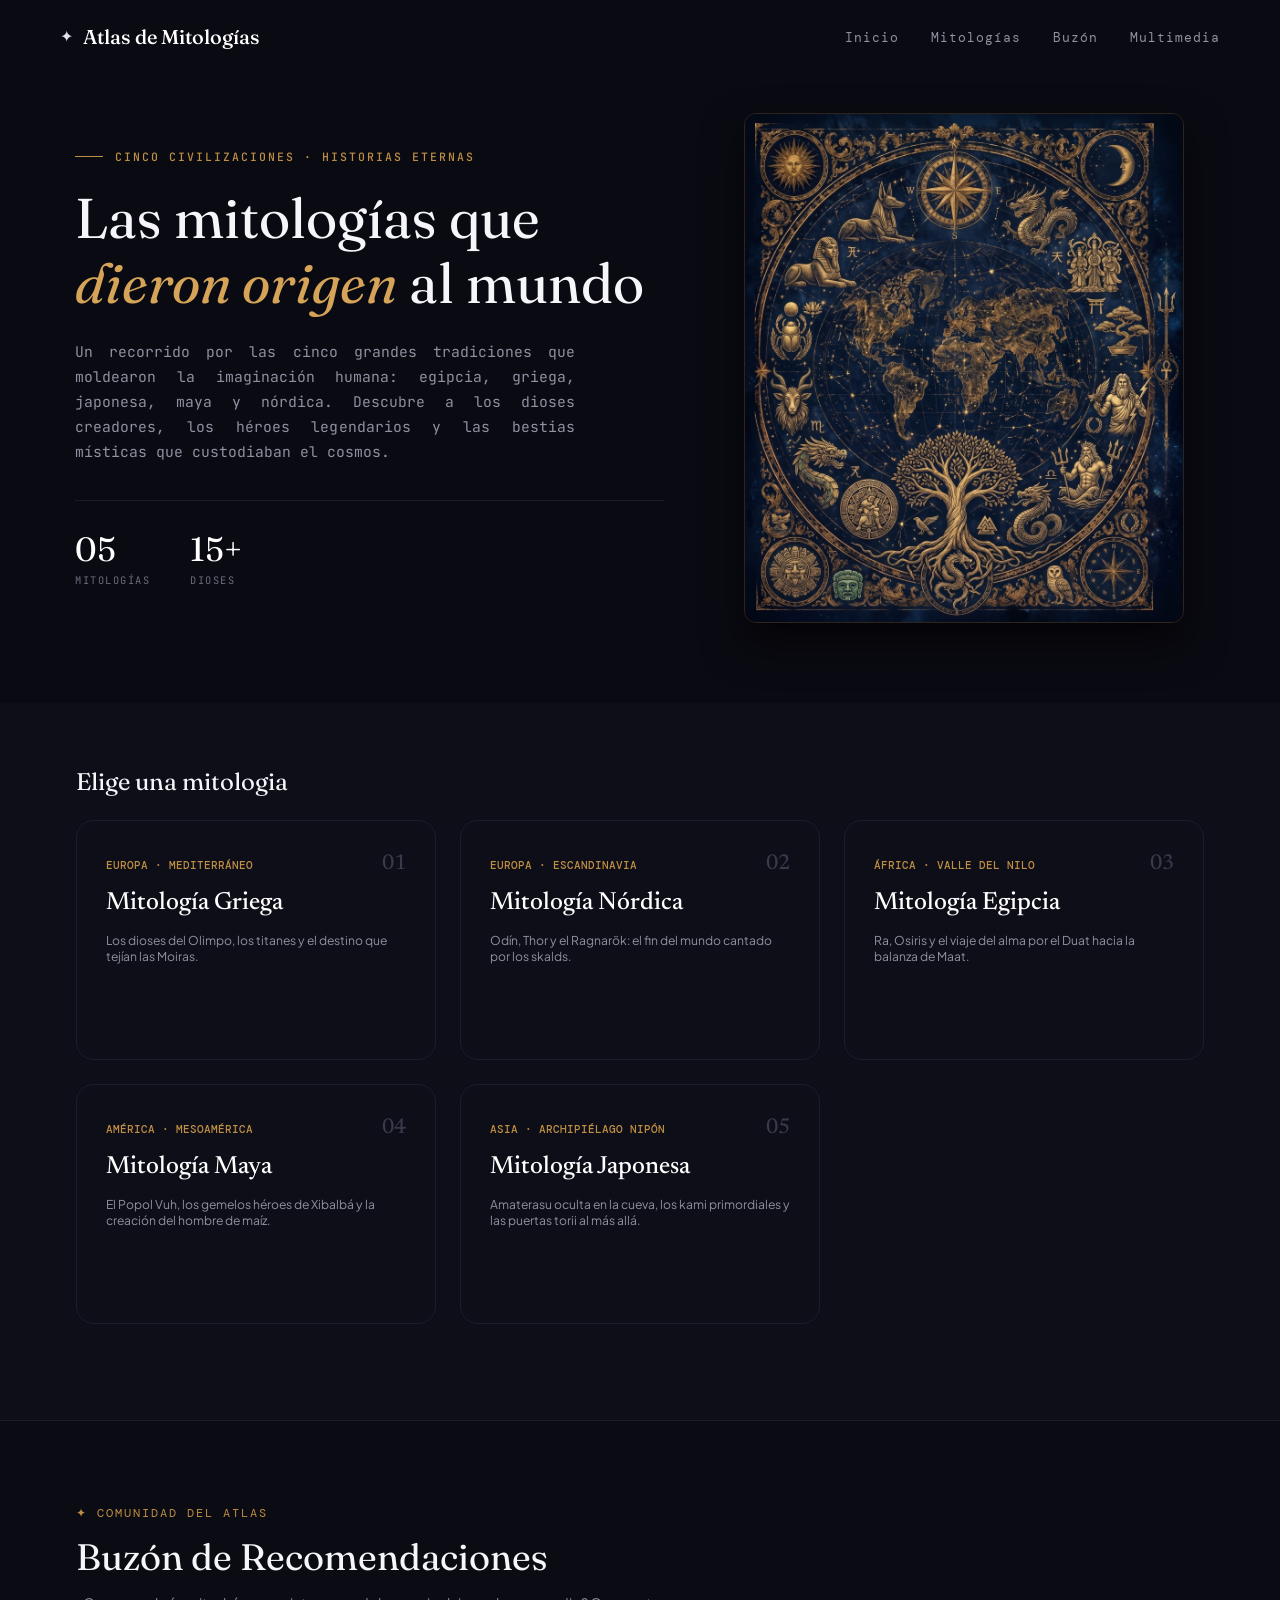
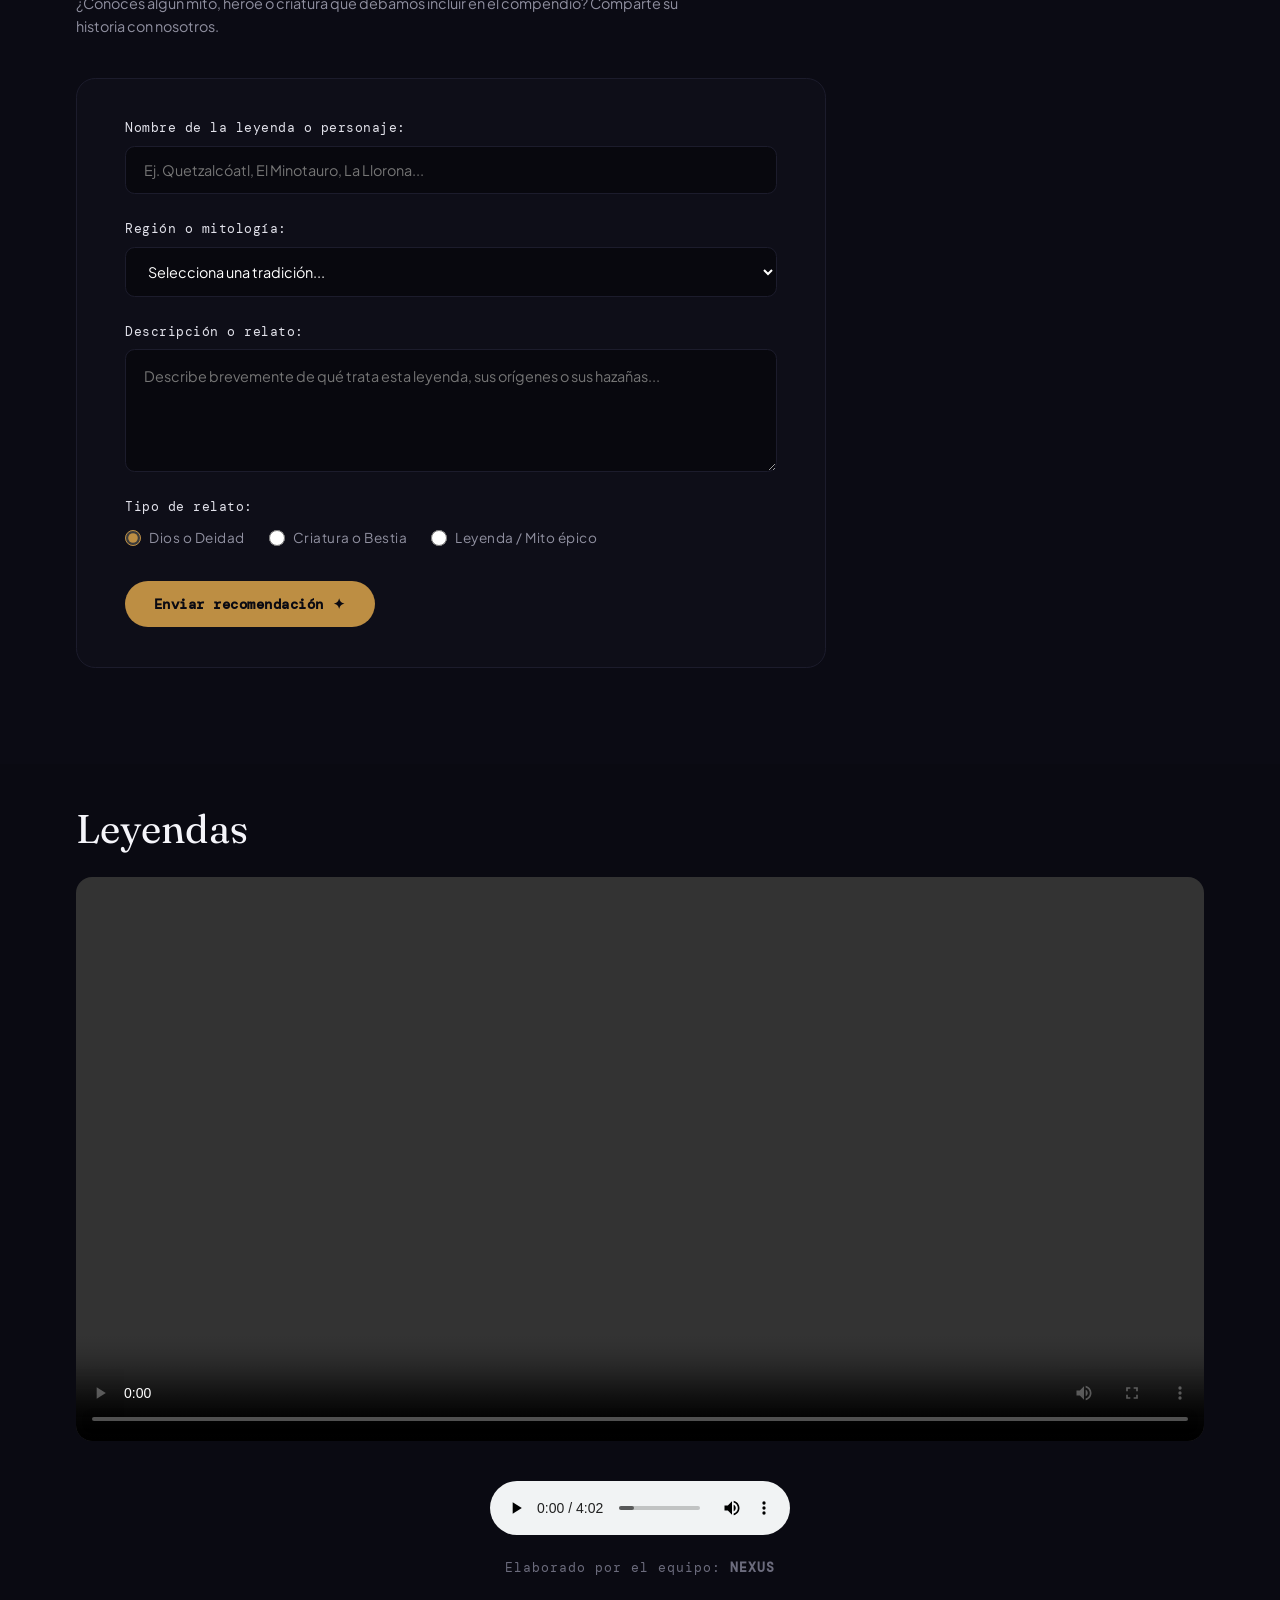
==== index.html @ 79e91b63 "concluida parte nordica" ====
<!DOCTYPE html>
<html lang="es">
<head>
    <meta charset="UTF-8">
    <meta name="viewport" content="width=device-width, initial-scale=1.0">
    <meta name="author" content="NEXUS-Carlos Emanuel López Villanueva, Luz Karina Araujo Aguilar, Jair Mardoqueo Sanchez Villa">
    <meta charset="UTF-8">
    <link type="image/png" sizes="16x16" rel="icon" href="IMG/icono.png">
    <link rel="stylesheet" href="./CSS/style.css">
    <title>Atlas de Mitologías</title>
</head>
<body>
    <header class="header">
        <div class="header-contenido">
            <div class="logo-box">
                <span class="logo-spark">✦</span>
                <h3 class="nav-title">Atlas de Mitologías</h3>
            </div>
            <nav class="nav-menu">
                <ul class="nav-lista">
                    <li><a href="#inicio" class="nav-link">Inicio</a></li>
                    <li><a href="#mitologias" class="nav-link">Mitologías</a></li>
                    <li><a href="#recomendaciones" class="nav-link">Buzón</a></li>
                    <li><a href="#leyendas" class="nav-link">Multimedia</a></li>
                </ul>
            </nav>
        </div>
    </header>
    <main>
        <section class="introduction">
            <!-- Columna Izquierda: Información, acciones y contadores -->
            <div class="intro-left">
                <div class="tagline-container">
                    <span class="tagline-line"></span>
                    <span class="intro-tagline">CINCO CIVILIZACIONES · HISTORIAS ETERNAS</span>
                </div>

                <h1 class="intro-title">Las mitologías que <i>dieron origen</i> al mundo</h1>

                <p class="intro-description">
                    Un recorrido por las cinco grandes tradiciones que moldearon la imaginación humana: 
                    egipcia, griega, japonesa, maya y nórdica. Descubre a los dioses creadores, los 
                    héroes legendarios y las bestias místicas que custodiaban el cosmos.
                </p>
                <div class="intro-count">
                    <div class="count-item">
                        <span class="cantidad-mitologias">05</span>
                        <span class="tipo-mitologias">Mitologías</span>
                    </div>
                    <div class="count-item">
                        <span class="cantidad-mitologias">15+</span>
                        <span class="tipo-mitologias">Dioses</span>
                    </div>
                </div>
            </div>

            <!-- Columna Derecha: Imagen y tarjeta flotante -->
            <div class="img-mundo">
                <img src="IMG/map.jfif" alt="Carta astral y mapa cósmico">
            </div>
        </section>
        <section class="content-target" id="mitologias">
            <div class="container-target">
                <div class="content-title">
                    <h1>
                        Elige una mitologia
                    </h1>
                </div>
                <div class="carrusel">
                    <a href="HTML/mitologia-griega.html" class="list-target">
                        <div class="top-content-target-mitologia">
                                <span class="location-title">EUROPA · MEDITERRÁNEO</span>
                                <span class="number-mitologia"> 01</span>
                        </div>   
                        <div class="content-target-mitologia"> 
                            <h1 class="title-content-target-mitologia">Mitología Griega</h1>
                            <p class="description-content-target-mitologia">Los dioses del Olimpo, los titanes y el destino que tejían las Moiras.</p>
                        </div>
                    </a>
                    <a href="HTML/mitologia-nordica.html" class="list-target">
                        <div class="top-content-target-mitologia">
                            <span class="location-title">EUROPA · ESCANDINAVIA</span>
                            <span class="number-mitologia"> 02</span>
                        </div>   
                        <div class="content-target-mitologia"> 
                            <h1 class="title-content-target-mitologia">Mitología Nórdica</h1>
                            <p class="description-content-target-mitologia">Odín, Thor y el Ragnarök: el fin del mundo cantado por los skalds.</p>
                        </div>
                    </a>
                    <a href="HTML/mitologia-egipcia.html" class="list-target">
                        <div class="top-content-target-mitologia">
                            <span class="location-title">ÁFRICA · VALLE DEL NILO</span>
                            <span class="number-mitologia"> 03</span>
                        </div>   
                        <div class="content-target-mitologia"> 
                            <h1 class="title-content-target-mitologia">Mitología Egipcia</h1>
                            <p class="description-content-target-mitologia">Ra, Osiris y el viaje del alma por el Duat hacia la balanza de Maat.</p>
                        </div>
                    </a>
                    <a href="HTML/mitologia-maya.html" class="list-target">
                        <div class="top-content-target-mitologia">
                            <span class="location-title">AMÉRICA · MESOAMÉRICA</span>
                            <span class="number-mitologia"> 04</span>
                        </div>   
                        <div class="content-target-mitologia"> 
                            <h1 class="title-content-target-mitologia">Mitología Maya</h1>
                            <p class="description-content-target-mitologia">El Popol Vuh, los gemelos héroes de Xibalbá y la creación del hombre de maíz.</p>
                        </div>
                    </a>
                    <a href="HTML/mitologia-japonesa.html" class="list-target">
                        <div class="top-content-target-mitologia">
                            <span class="location-title">ASIA · ARCHIPIÉLAGO NIPÓN</span>
                            <span class="number-mitologia"> 05</span>
                        </div>   
                        <div class="content-target-mitologia"> 
                            <h1 class="title-content-target-mitologia">Mitología Japonesa</h1>
                            <p class="description-content-target-mitologia">Amaterasu oculta en la cueva, los kami primordiales y las puertas torii al más allá.</p>
                        </div>
                    </a>

                </div>


            </div>
        </section>
        <section class="sec-recomendaciones" id="recomendaciones">
            <div class="contenedor-form">
                <div class="header-form">
                    <span class="tagline-form">✦ COMUNIDAD DEL ATLAS</span>
                    <h2 class="titulo-form">Buzón de Recomendaciones</h2>
                    <p class="desc-form">
                        ¿Conoces algún mito, héroe o criatura que debamos incluir en el compendio? Comparte su historia con nosotros.
                    </p>
                </div>

                <form action="mailto:carlos0lopez8@gmail.com" enctype="text/plain" method="POST" class="form-mitologia">
                    <div class="campo-grupo">
                        <label for="sugerencia-nombre">Nombre de la leyenda o personaje:</label>
                        <input type="text" id="sugerencia-nombre" name="nombre_leyenda" placeholder="Ej. Quetzalcóatl, El Minotauro, La Llorona..." required>
                    </div>

                    <div class="campo-grupo">
                        <label for="tipo-mitologia">Región o mitología:</label>
                        <select id="tipo-mitologia" name="mitologia_region" required>
                            <option value="" disabled selected>Selecciona una tradición...</option>
                            <option value="celta">Mitología Celta</option>
                            <option value="eslava">Mitología Eslava</option>
                            <option value="azteca">Mitología Azteca / Mexica</option>
                            <option value="mesopotamica">Mitología Mesopotámica</option>
                            <option value="otra">Otra tradición / Leyenda local</option>
                        </select>
                    </div>

                    <div class="campo-grupo">
                        <label for="descripcion-leyenda">Descripción o relato:</label>
                        <textarea id="descripcion-leyenda" name="descripcion" rows="4" placeholder="Describe brevemente de qué trata esta leyenda, sus orígenes o sus hazañas..." required></textarea>
                    </div>

                    <div class="campo-grupo">
                        <label>Tipo de relato:</label>
                        <div class="opciones-inline">
                            <label class="radio-label">
                                <input type="radio" name="tipo_relato" value="dios" checked>
                                Dios o Deidad
                            </label>
                            <label class="radio-label">
                                <input type="radio" name="tipo_relato" value="criatura">
                                Criatura o Bestia
                            </label>
                            <label class="radio-label">
                                <input type="radio" name="tipo_relato" value="leyenda">
                                Leyenda / Mito épico
                            </label>
                        </div>
                    </div>

                    <div class="btn-container-form">
                        <button type="submit" class="btn-enviar-form">
                            Enviar recomendación <span>✦</span>
                        </button>
                    </div>
                </form>
            </div>
        </section>
    </main>
    <footer class="footer" id="leyendas">
        <h1>Leyendas</h1>
        <video class="video"  src="IMG/34 CRIATURAS MITOLÓGICAS de mitos y leyendas.mp4" controls></video>
        <audio src="IMG/audio.mp3" autoplay controls class="audio"></audio>
        <p class="footer-title">Elaborado por el equipo: <strong>NEXUS</strong></p>
    </footer>
</body>
</html>
---- CSS/style.css ----
@import url('https://fonts.googleapis.com/css2?family=Fraunces:ital,opsz,wght@0,9..144,100..900;1,9..144,100..900&family=JetBrains+Mono:ital,wght@0,100..800;1,100..800&display=swap');
@import url('https://fonts.googleapis.com/css2?family=Space+Grotesk:wght@300..700&display=swap');
@import url('https://fonts.googleapis.com/css2?family=DM+Mono:wght@500&family=Newsreader:ital,opsz,wght@0,6..72,500;0,6..72,600;1,6..72,400&family=Plus+Jakarta+Sans:wght@400;500&display=swap');
* {
    margin: 0;
    padding: 0;
    box-sizing: border-box;
}

body {
    background-color: #0A0A12;
    color: #E2E2EB;
    font-family: 'JetBrains Mono', monospace;
    overflow-x: hidden;
}

/* Header & Barra Superior */
.header {
    width: 100%;
    padding: 24px 60px;
}

.header-contenido {
    max-width: 1250px;
    margin: 0 auto;
    display: flex;
    justify-content: space-between;
    align-items: center;
}

.logo-box {
    display: flex;
    align-items: center;
    gap: 10px;
}


.nav-title {
    font-family: 'Fraunces', serif;
    color: #FFFFFF;
    font-size: 1.25rem;
    font-weight: 500;
}


/* Sección Introduction (Contenedor de dos columnas) */
.introduction {
    max-width: 1250px;
    margin: 40px auto 80px auto;
    padding: 0 60px;
    display: flex;
    align-items: center;
    justify-content: space-between;
    gap: 60px;
}

/* Columna Izquierda */
.intro-left {
    flex: 1.1;
    display: flex;
    flex-direction: column;
}

.tagline-container {
    display: flex;
    align-items: center;
    gap: 12px;
    margin-bottom: 22px;
}

.tagline-line {
    width: 28px;
    height: 1px;
    background-color: #BD8E43;
}

.intro-tagline {
    color: #BD8E43;
    font-size: 0.72rem;
    letter-spacing: 2px;
    font-weight: 500;
}

.intro-title {
    font-family: 'Fraunces', serif;
    color: #F5F5FA;
    font-size: 3.5rem;
    font-weight: 400;
    line-height: 1.15;
    margin-bottom: 24px;
}

.intro-title i {
    font-family: 'Fraunces', serif;
    font-style: italic;
    color: #D6A458;
}

.intro-description {
    color: #9090A0;
    font-size: 0.92rem;
    line-height: 1.7;
    max-width: 500px;
    margin-bottom: 36px;
    text-align: justify;
}

/* Contadores / Estadísticas */
.intro-count {
    display: flex;
    gap: 40px;
    padding-top: 32px;
    border-top: 1px solid rgba(255, 255, 255, 0.08);
}

.count-item {
    display: flex;
    flex-direction: column;
}

.cantidad-mitologias {
    font-family: 'Fraunces', serif;
    color: #FFFFFF;
    font-size: 2.1rem;
    font-weight: 400;
    line-height: 1;
}

.tipo-mitologias {
    color: #6C6C7D;
    font-size: 0.65rem;
    letter-spacing: 1.5px;
    text-transform: uppercase;
    margin-top: 6px;
}

/* Columna Derecha (Imagen y Tarjeta flotante) */
.img-mundo {
    flex: 0.9;
    position: relative;
    display: flex;
    justify-content: center;
}

.img-mundo img {
    width: 100%;
    max-width: 440px;
    height: auto;
    border-radius: 12px;
    border: 1px solid rgba(189, 142, 67, 0.2);
    box-shadow: 0 20px 40px rgba(0, 0, 0, 0.6);
    display: block;
}
.content-target {
    width: 100%;
    background-color: #0E0E18;
    padding: 4rem 0 6rem 0;
    margin: 0;
}

.container-target {
    max-width: 78rem;
    margin: 0 auto;
    padding: 0 3.75rem;
}
.content-title h1{
    font-family: 'Fraunces', serif;
    color: #F5F5FA;
    font-size: 1.5rem;
    font-weight: 400;
    margin-bottom: 24px;
}
.carrusel{
    display: grid;
    grid-template-columns: repeat(3, 1fr);  
    gap: 1.5rem;
}
.list-target{
    background-color: #0E0E18;
    border: 1px solid #1C1C2C;
    border-radius: 1.1rem;
    padding: 2rem 1.8rem;
    min-height: 230px;
    display: flex;
    flex-direction: column;
    justify-content: flex-start;
    min-height: 15rem;
    cursor: pointer;
    text-decoration: none;     
    color: inherit;
}
.top-content-target-mitologia{
    display: flex;
    justify-content: space-between;
    align-items: baseline;
}
.location-title{
    font-family: 'DM Mono', monospace;    font-size: 0.7rem;   
    color: #BD8E43;
    font-weight: 500;
    padding: 0 0 1rem 0;
}
.number-mitologia{
    font-family: 'Newsreader', serif;
    font-size: 1.35rem;
    font-weight: 500;  
    color: #3A394B;
    padding: 0 0 1rem 0;

}
.title-content-target-mitologia{
    font-family: 'Newsreader', serif;
    font-size: 1.55rem;
    font-weight: 500;
    color: white;
    padding: 0 0 1rem 0;
}
.description-content-target-mitologia{
    font-family: 'Plus Jakarta Sans', sans-serif;
    font-size: 0.76rem;
    font-weight: 400;
    color: #9090A0;
    padding: 0 0 1rem 0;
}
.list-target:hover{
    border: 1px solid #BD8E43;
}
.footer{
    max-width: 78rem;
    margin: 0 auto;
    padding: 2.5rem 3.75rem;
}
.footer h1{
    font-family: 'Fraunces', serif;
    color: #F5F5FA;
    font-size: 2.5rem;
    font-weight: 400;
    margin-bottom: 24px;
}
.footer-title{
    font-family: 'DM Mono', monospace;
    color: #6C6C7D;
    font-size: 0.8rem;
    font-weight: 400;
    letter-spacing: 1px;
    margin-bottom: 0;
    text-align: center;

}
.audio{
    display: block;
    margin: 0 auto 1.5rem auto; 
    max-width: 100%;
    
}
.video {
    display: block;
    width: 100%;
    margin: 0 auto 2.5rem auto; /* 0 arriba, auto a los lados (lo centra), y separación abajo */
    border-radius: 1rem;
}
.content-character {
    width: 100%;
    background-color: #0E0E18;
    padding: 3.5rem 0;
    margin-top: 40px;
}

.container-character {
    max-width: 1250px;
    margin: 0 auto;
    padding: 0 60px;
}
.viñetas{
    display: flex;
    flex-direction: row;
    gap: 3rem;
    list-style-type: "✦";
}
.viñetas a{
    text-decoration: none;     
    color: inherit;
    color: #BD8E43;
}
.viñetas a:hover {
    color: #F5F5FA;
}
.character-nordica{
    flex: 1.1;
    display: flex;
    flex-direction: column;
    gap: 0.6rem;
}
.character-nordica h1{
    font-family: 'Fraunces', serif;
    color: #BD8E43;
    font-size: 4rem;
    font-weight: 400;
    line-height: 1;
}
.character-nordica h3{
    font-family: 'Fraunces', serif;
    color: #F5F5FA;
    font-size: 2rem;
    font-weight: 400;
    margin-bottom: 1rem;
}
.content-description{
    
    max-width: 1250px;
    margin: 40px auto 80px auto;
    padding: 0 60px;
    display: flex;
    align-items: center;
    justify-content: space-between;
    gap: 60px;
}
.btn-regresar {
    display: inline-flex;
    align-items: center;
    gap: 0.5rem;
    font-family: 'DM Mono', monospace;
    font-size: 0.78rem;
    color: #BD8E43;
    text-decoration: none;
    border: 1px solid rgba(189, 142, 67, 0.4);
    padding: 0.5rem 1.1rem;
    border-radius: 999px;
}
.btn-regresar:hover {
    background-color: rgba(189, 142, 67, 0.12);
    border-color: #BD8E43;
    color: #F5F5FA;
}
.footer-retorno {
    width: 100%;
    padding: 3rem 60px 4rem 60px;
    display: flex;
    justify-content: center;
    align-items: center;
    border-top: 1px solid rgba(255, 255, 255, 0.05);
}

.btn-regresar-footer {
    display: inline-flex;
    align-items: center;
    gap: 0.6rem;
    font-family: 'DM Mono', monospace;
    font-size: 0.85rem;
    letter-spacing: 0.5px;
    color: #BD8E43;
    text-decoration: none;
    background-color: #0E0E18;
    border: 1px solid #1C1C2C;
    padding: 0.85rem 1.8rem;
    border-radius: 0.8rem;
}

.btn-regresar-footer:hover {
    border-color: #BD8E43;
    color: #FFFFFF;
}
.section-divider {
    display: flex;
    flex-direction: column;
    align-items: center;
    position: relative;
    margin: 60px auto;
    width: 90%;
}

.divider-line {
    width: 100%;
    height: 6px;
    background: linear-gradient(90deg, transparent, #c5a059, transparent);
    border-radius: 8px;
}

.divider-star {
    margin-top: -33px;
    z-index: 2;
    background-color: #0b0b0e;
    padding: 0 10px;
}

.spark-icon {
    font-size: 40px;
    color: #c5a059;
    text-shadow: 0 0 8px rgba(197, 160, 89, 0.6);
}
.sec-recomendaciones {
    width: 100%;
    background-color: #0b0b14;
    padding: 5rem 0 6rem 0;
    border-top: 1px solid #1C1C2C;
}

.contenedor-form {
    max-width: 78rem;
    margin: 0 auto;
    padding: 0 3.75rem;
    box-sizing: border-box;
}

.header-form {
    text-align: left;
    margin-bottom: 2.5rem;
}

.tagline-form {
    display: inline-block;
    color: #BD8E43;
    font-family: 'DM Mono', monospace;
    font-size: 0.72rem;
    letter-spacing: 2px;
    margin-bottom: 0.8rem;
}

.titulo-form {
    font-family: 'Fraunces', serif;
    color: #F5F5FA;
    font-size: 2.3rem;
    font-weight: 400;
    margin-bottom: 0.8rem;
}

.desc-form {
    font-family: 'Plus Jakarta Sans', sans-serif;
    color: #9090A0;
    font-size: 0.9rem;
    line-height: 1.6;
    max-width: 650px;
    margin: 0;
}

.form-mitologia {
    background-color: #0E0E18;
    border: 1px solid #1C1C2C;
    border-radius: 1.2rem;
    padding: 2.5rem 3rem;
    max-width: 750px;
    display: flex;
    flex-direction: column;
    gap: 1.6rem;
}

.campo-grupo {
    display: flex;
    flex-direction: column;
    align-items: flex-start;
    gap: 0.6rem;
    width: 100%;
}

.campo-grupo label {
    font-family: 'DM Mono', monospace;
    font-size: 0.82rem;
    color: #E2E2EB;
    letter-spacing: 0.5px;
    text-align: left;
}

.form-mitologia input[type="text"],
.form-mitologia select,
.form-mitologia textarea {
    width: 100%;
    background-color: #08080E;
    border: 1px solid #1C1C2C;
    border-radius: 0.6rem;
    color: #FFFFFF;
    font-family: 'Plus Jakarta Sans', sans-serif;
    font-size: 0.9rem;
    padding: 0.9rem 1.1rem;
    outline: none;
    transition: border-color 0.2s ease, box-shadow 0.2s ease;
    box-sizing: border-box;
}

.form-mitologia textarea {
    resize: vertical;
    min-height: 100px;
    line-height: 1.6;
}

.form-mitologia input[type="text"]:focus,
.form-mitologia select:focus,
.form-mitologia textarea:focus {
    border-color: #BD8E43;
    box-shadow: 0 0 8px rgba(189, 142, 67, 0.25);
}

.form-mitologia select option {
    background-color: #0E0E18;
    color: #FFFFFF;
}

.opciones-inline {
    display: flex;
    flex-wrap: wrap;
    gap: 1.5rem;
    margin-top: 0.3rem;
}

.radio-label {
    display: flex;
    align-items: center;
    gap: 0.5rem;
    cursor: pointer;
    font-family: 'Plus Jakarta Sans', sans-serif !important;
    font-size: 0.85rem !important;
    color: #9090A0 !important;
    text-align: left;
}

.radio-label input[type="radio"] {
    accent-color: #BD8E43;
    width: 16px;
    height: 16px;
    cursor: pointer;
}

.btn-container-form {
    margin-top: 0.6rem;
    display: flex;
    justify-content: flex-start;
}

.btn-enviar-form {
    display: inline-flex;
    align-items: center;
    gap: 0.6rem;
    background-color: #BD8E43;
    color: #0A0A12;
    border: none;
    font-family: 'DM Mono', monospace;
    font-size: 0.85rem;
    font-weight: 600;
    letter-spacing: 0.5px;
    padding: 0.9rem 1.8rem;
    border-radius: 999px;
    cursor: pointer;
    transition: background-color 0.2s ease, transform 0.15s ease;
}

.btn-enviar-form:hover {
    background-color: #d6a458;
}
.nav-menu {
    display: flex;
    align-items: center;
}

.nav-lista {
    display: flex;
    list-style: none;
    gap: 2rem;
    margin: 0;
    padding: 0;
}

.nav-link {
    font-family: 'DM Mono', monospace;
    font-size: 0.8rem;
    color: #9090A0;
    text-decoration: none;
    letter-spacing: 1px;
}

.nav-link:hover {
    color: #BD8E43;
}
/* Sección de la tabla: ocupa todo el ancho de la pantalla de orilla a orilla */
.sec-secundarios-full {
    width: 100%;
    background-color: #0E0E18;
    padding: 3.5rem 0;
    margin-top: 40px;
}

/* Contenedor interno: alinea el texto y la tabla al mismo ancho que el resto del sitio */
.sec-secundarios-wrapper {
    max-width: 1250px;
    margin: 0 auto;
    padding: 0 60px;
    box-sizing: border-box;
}

.sec-secundarios-titulo {
    font-family: 'Fraunces', serif;
    color: #F5F5FA;
    font-size: 2rem;
    font-weight: 400;
    margin-bottom: 1.5rem;
}

.tabla-secundario {
    width: 100%;
    border-collapse: separate;
    border-spacing: 0;
    background-color: #0b0b14;
    border: 1px solid #1C1C2C;
    border-radius: 12px;
    overflow: hidden;
}

.tabla-secundario thead tr {
    background-color: rgba(255, 255, 255, 0.02);
}

.tabla-secundario th {
    font-family: 'DM Mono', monospace;
    font-size: 0.8rem;
    color: #BD8E43;
    letter-spacing: 1.5px;
    text-transform: uppercase;
    text-align: left;
    padding: 1.2rem 2rem;
    border-bottom: 1px solid #1C1C2C;
}

.tabla-secundario .th-personaje {
    width: 28%;
    border-right: 1px solid #1C1C2C;
}

.tabla-secundario tbody tr:hover {
    background-color: rgba(189, 142, 67, 0.03);
}

.tabla-secundario td {
    padding: 1.8rem 2rem;
    vertical-align: middle;
}

.tabla-secundario .td-nombre {
    font-family: 'Fraunces', serif;
    font-size: 1.4rem;
    color: #FFFFFF;
    border-right: 1px solid #1C1C2C;
    white-space: nowrap;
}

.tabla-secundario .td-texto {
    font-family: 'Plus Jakarta Sans', sans-serif;
    font-size: 0.92rem;
    line-height: 1.7;
    color: #9090A0;
    text-align: justify;
}
.content-description.invertido {
    flex-direction: row-reverse;
}
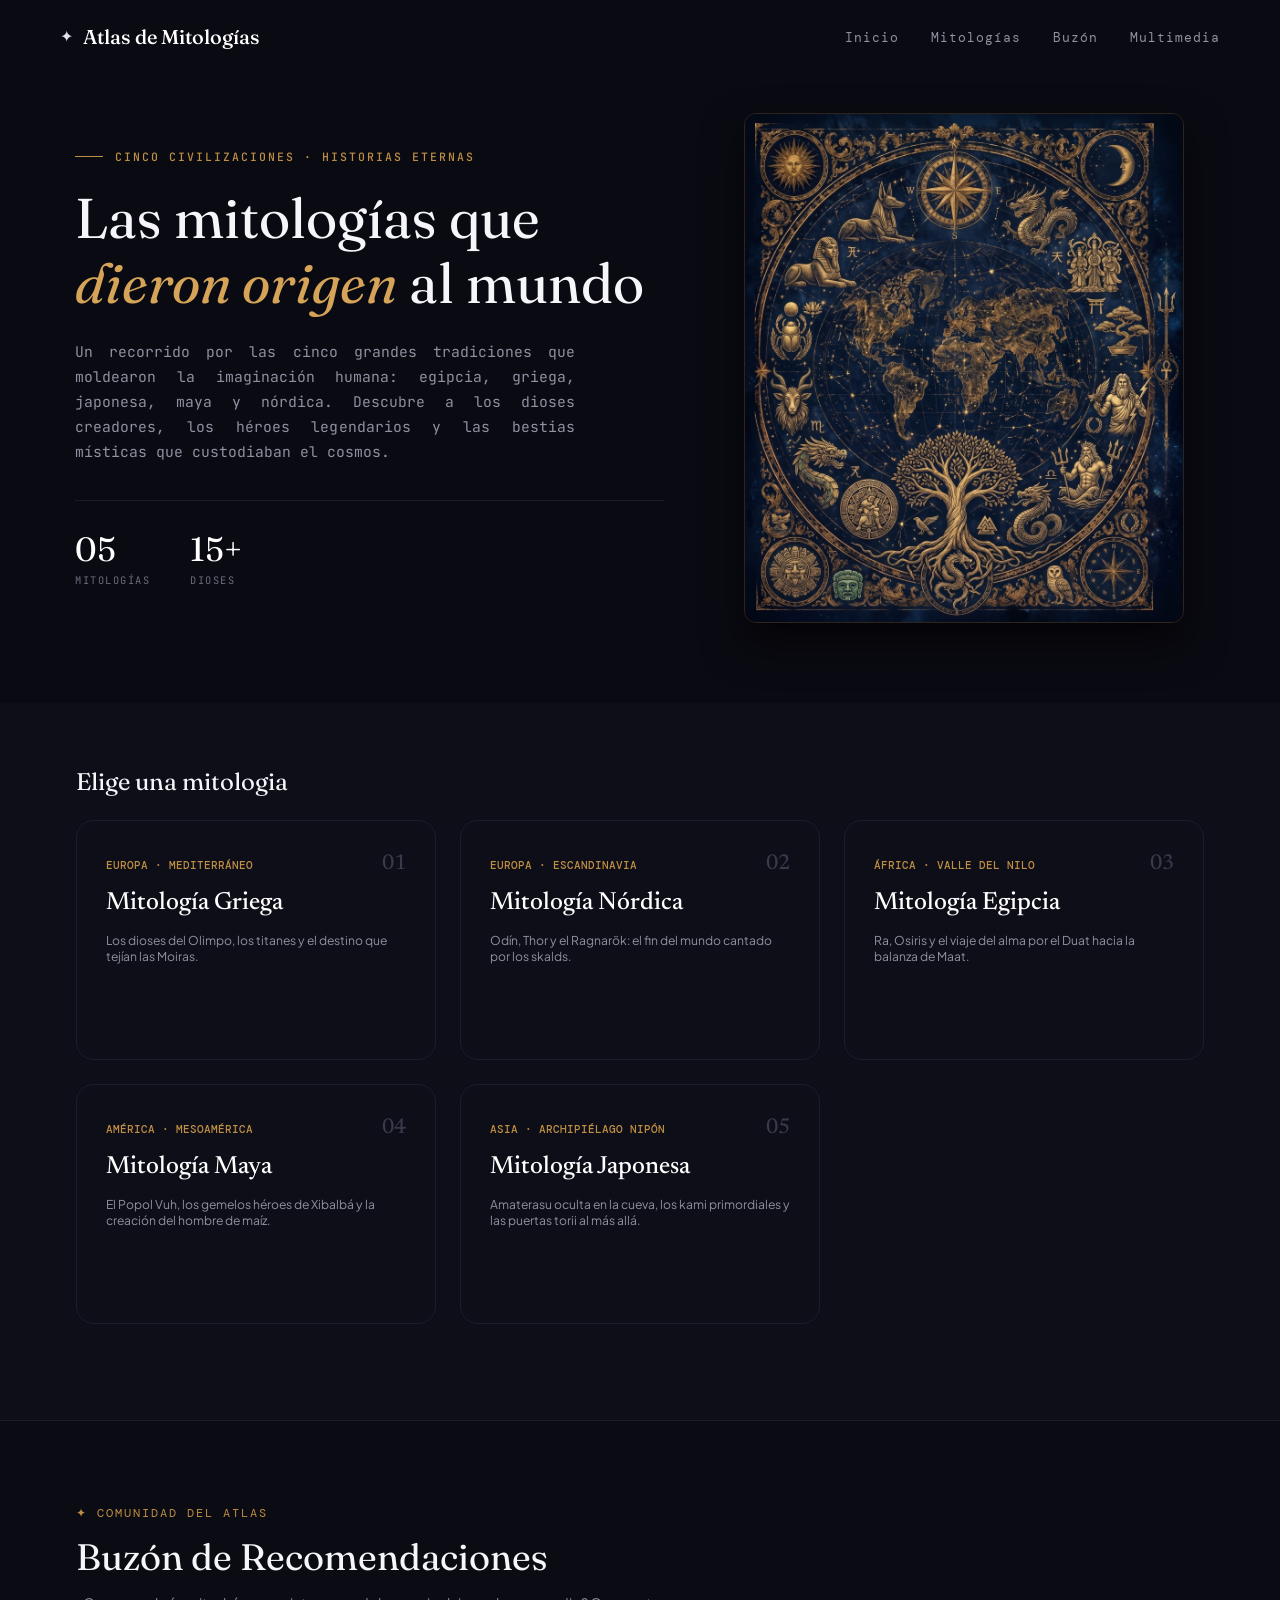
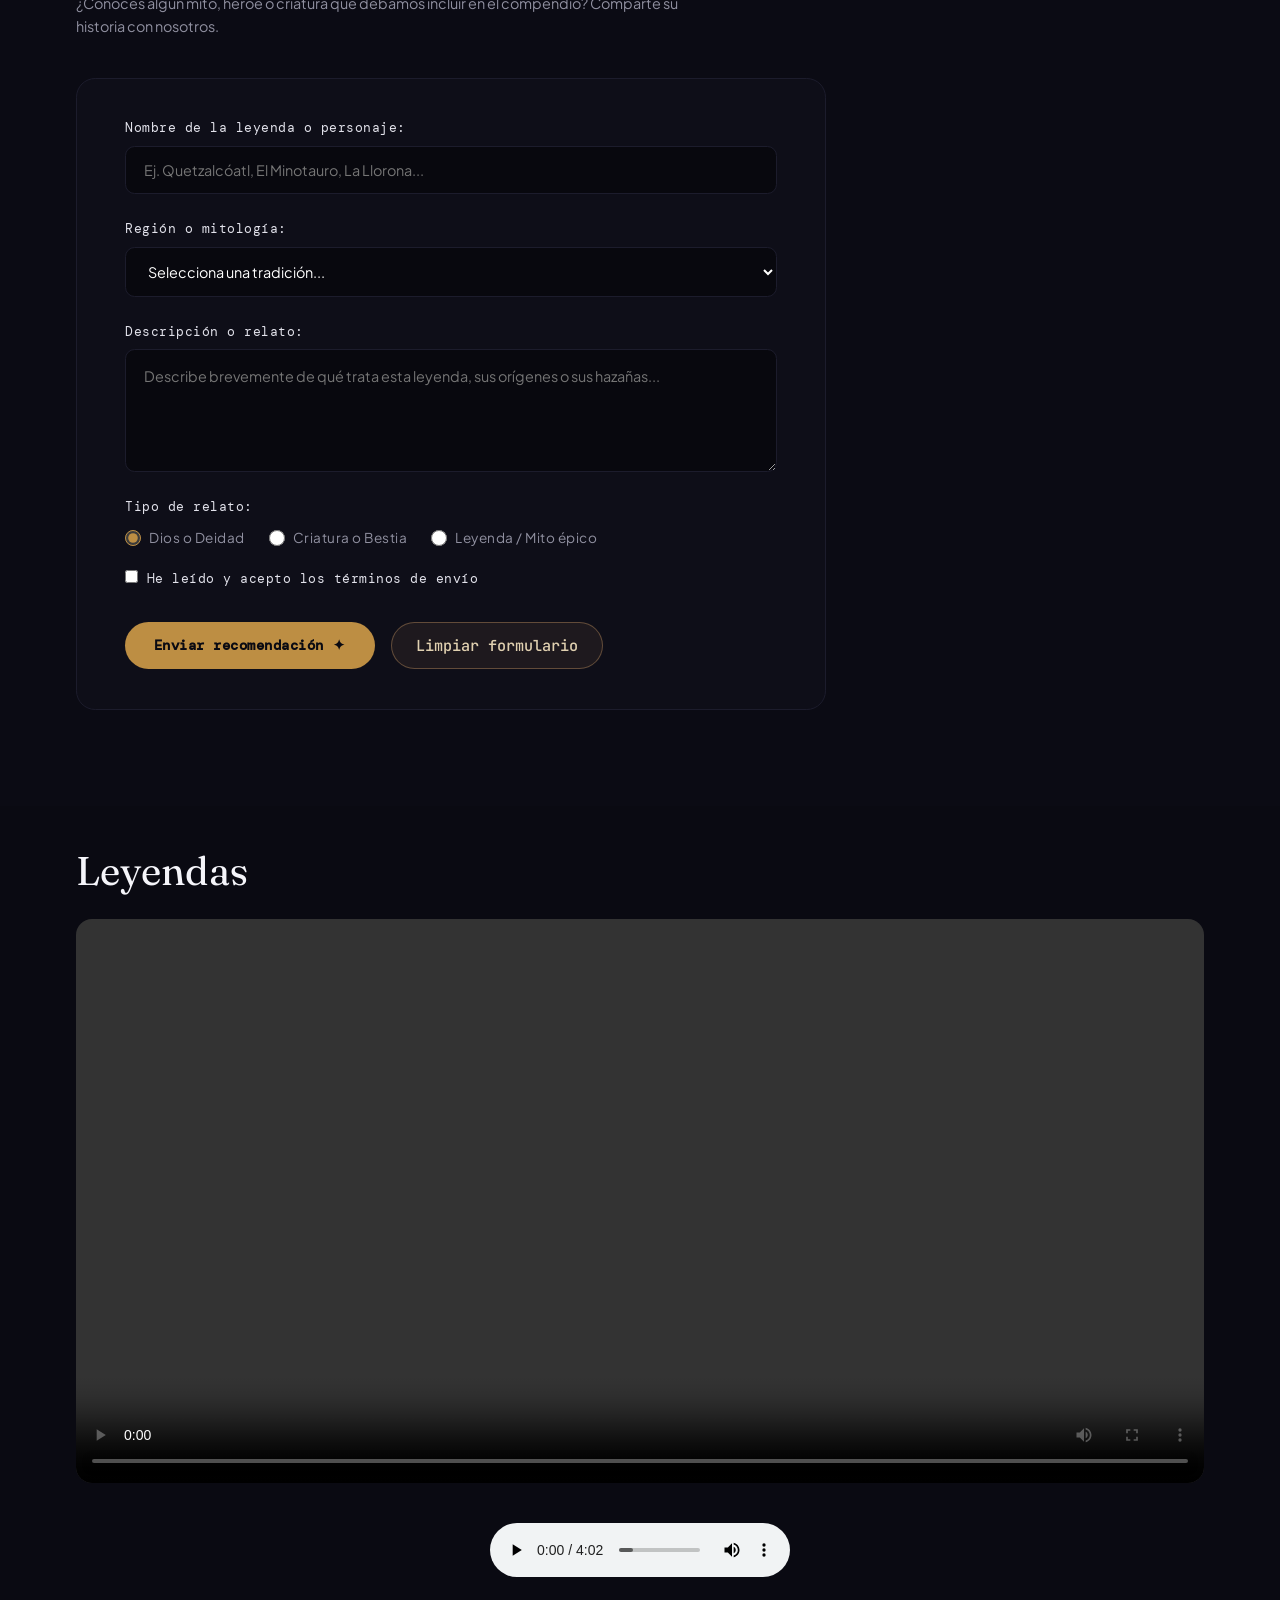
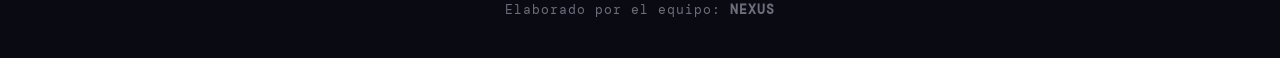
==== commit 6426e9a0: "concluida parte nordica" ====
--- a/index.html
+++ b/index.html
@@ -171,6 +171,9 @@
                                 <input type="radio" name="tipo_relato" value="leyenda">
                                 Leyenda / Mito épico
                             </label>
+                            <label>
+                                <input type="checkbox" name="leido" required> He leído y acepto los términos de envío
+                            </label>
                         </div>
                     </div>
 
@@ -178,6 +181,7 @@
                         <button type="submit" class="btn-enviar-form">
                             Enviar recomendación <span>✦</span>
                         </button>
+                        <button type="reset" class="btn-reset-form">Limpiar formulario</button>
                     </div>
                 </form>
             </div>
--- a/CSS/style.css
+++ b/CSS/style.css
@@ -649,4 +649,19 @@
 }
 .content-description.invertido {
     flex-direction: row-reverse;
+}
+.btn-reset-form {
+    margin-left: 1rem;
+    display: inline-flex;
+    align-items: center;
+    justify-content: center;
+    padding: 12px 24px;
+    font-size: 0.95rem;
+    font-family: inherit;
+    font-weight: 500;
+    color: #e0d0b0;
+    background: rgba(224, 169, 109, 0.08);
+    border: 1px solid rgba(224, 169, 109, 0.35);
+    border-radius: 9999px; 
+    cursor: pointer;
 }
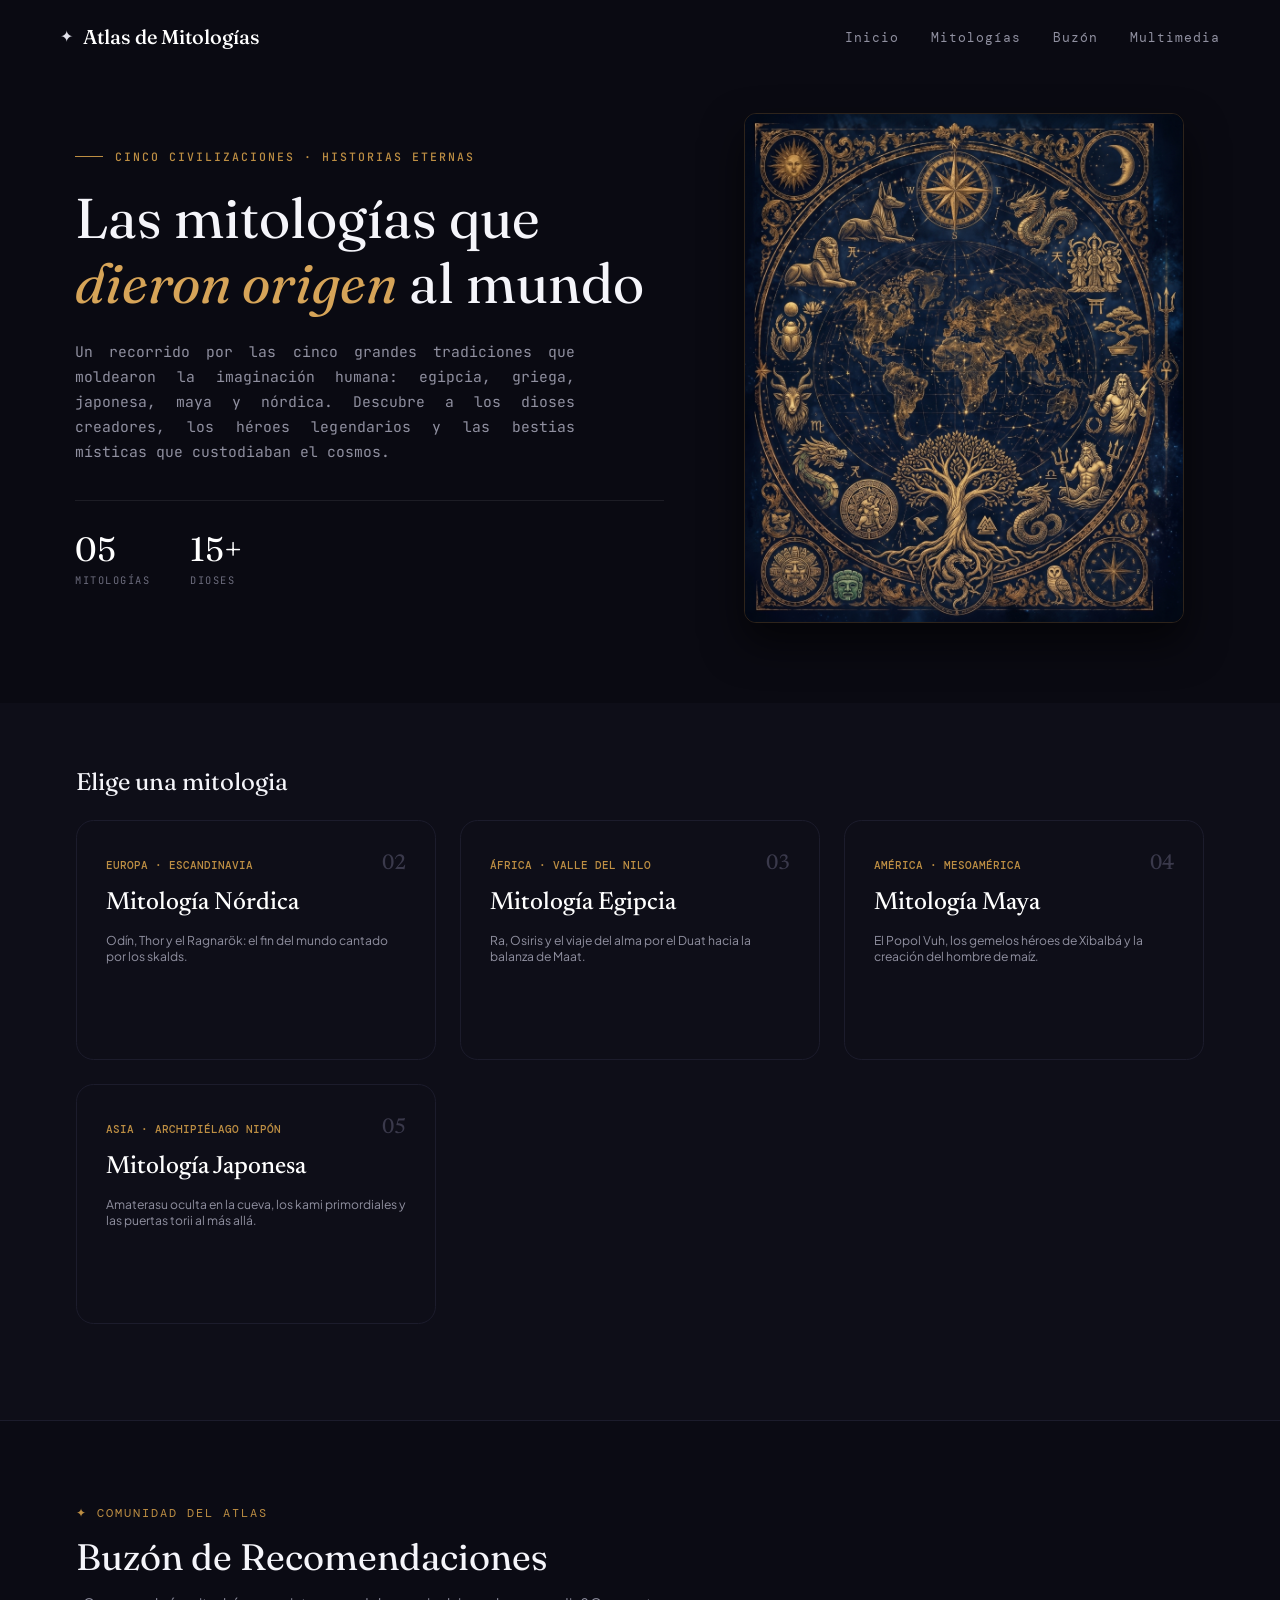
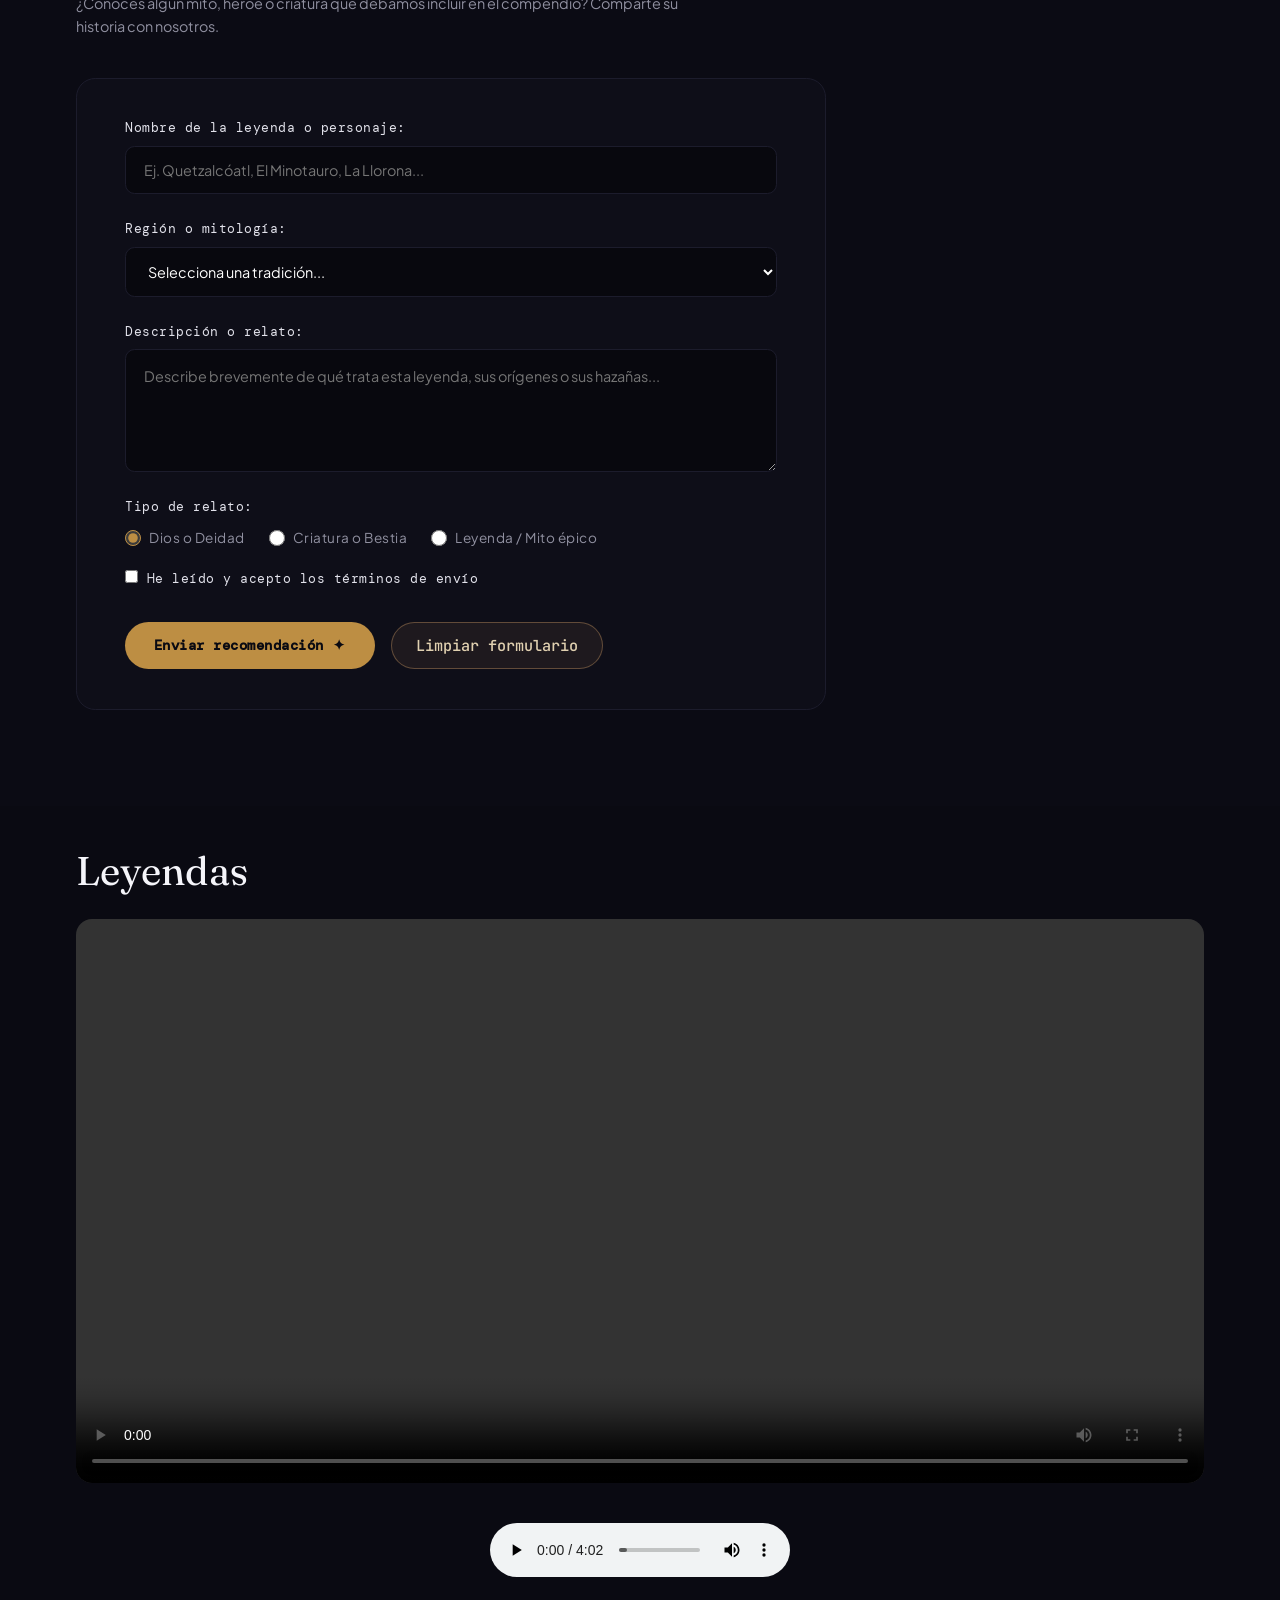
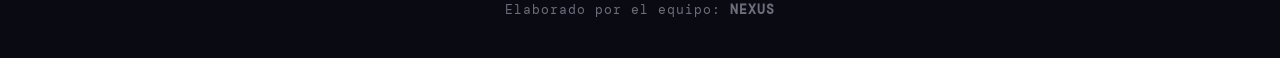
==== commit 9df86e95: "Descripción de los cambios" ====
--- a/index.html
+++ b/index.html
@@ -67,16 +67,6 @@
                     </h1>
                 </div>
                 <div class="carrusel">
-                    <a href="HTML/mitologia-griega.html" class="list-target">
-                        <div class="top-content-target-mitologia">
-                                <span class="location-title">EUROPA · MEDITERRÁNEO</span>
-                                <span class="number-mitologia"> 01</span>
-                        </div>   
-                        <div class="content-target-mitologia"> 
-                            <h1 class="title-content-target-mitologia">Mitología Griega</h1>
-                            <p class="description-content-target-mitologia">Los dioses del Olimpo, los titanes y el destino que tejían las Moiras.</p>
-                        </div>
-                    </a>
                     <a href="HTML/mitologia-nordica.html" class="list-target">
                         <div class="top-content-target-mitologia">
                             <span class="location-title">EUROPA · ESCANDINAVIA</span>
--- a/CSS/style.css
+++ b/CSS/style.css
@@ -664,4 +664,67 @@
     border: 1px solid rgba(224, 169, 109, 0.35);
     border-radius: 9999px; 
     cursor: pointer;
-}+}
+.character-egipcia {
+    flex: 1.1;
+    display: flex;
+    flex-direction: column;
+    gap: 0.6rem;
+}
+.character-egipcia h1 {
+    font-family: 'Fraunces', serif;
+    color: #BD8E43;
+    font-size: 4rem;
+    font-weight: 400;
+    line-height: 1;
+}
+.character-egipcia h3 {
+    font-family: 'Fraunces', serif;
+    color: #F5F5FA;
+    font-size: 2rem;
+    font-weight: 400;
+    margin-bottom: 1rem;
+}
+.separator-container {
+    display: flex;
+    align-items: center;
+    gap: 15px;
+    margin-top: 20px;
+}
+
+.linea-egipcia {
+    border: none;
+    height: 2px;
+    width: 65%;
+    background: linear-gradient(to right, #d4af37, rgba(212, 175, 55, 0));
+    margin: 0;
+}
+
+.symbol-icon {
+    font-size: 2.5rem;
+    color: #d4af37;
+    filter: drop-shadow(0 0 5px rgba(212, 175, 55, 0.5));
+}
+
+.tres-columnas {
+    display: grid;
+    grid-template-columns: repeat(3, 1fr);
+    gap: 2rem;
+    max-width: 1300px;
+    margin: 0 auto;
+    padding: 2rem 0;
+}
+.tres-columnas .description-content-target-mitologia {
+    text-align: justify;
+}
+
+.tres-columnas .list-target {
+    transition: transform 0.4s ease, box-shadow 0.4s ease;
+}
+
+.tres-columnas .list-target:hover {
+    transform: scale(1.03);
+    box-shadow: 0 10px 30px rgba(212, 175, 55, 0.15);
+}
+
+
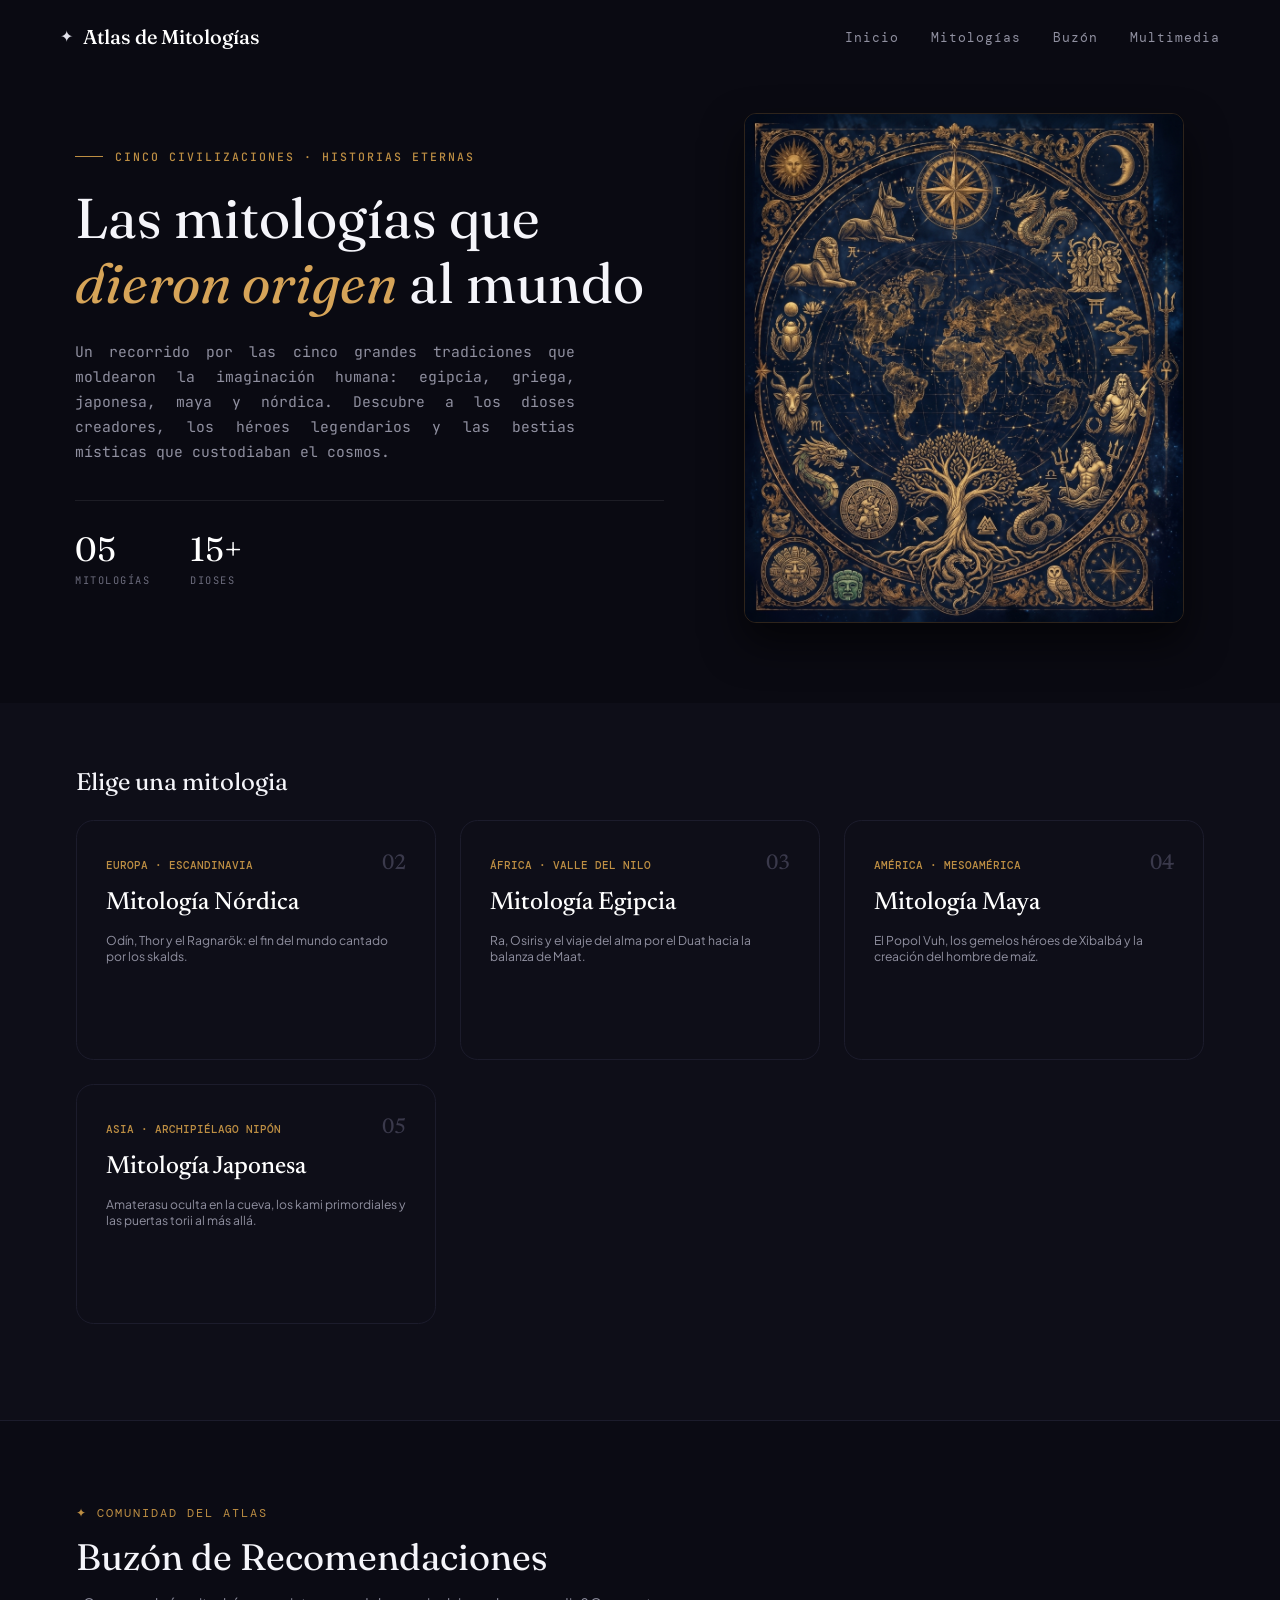
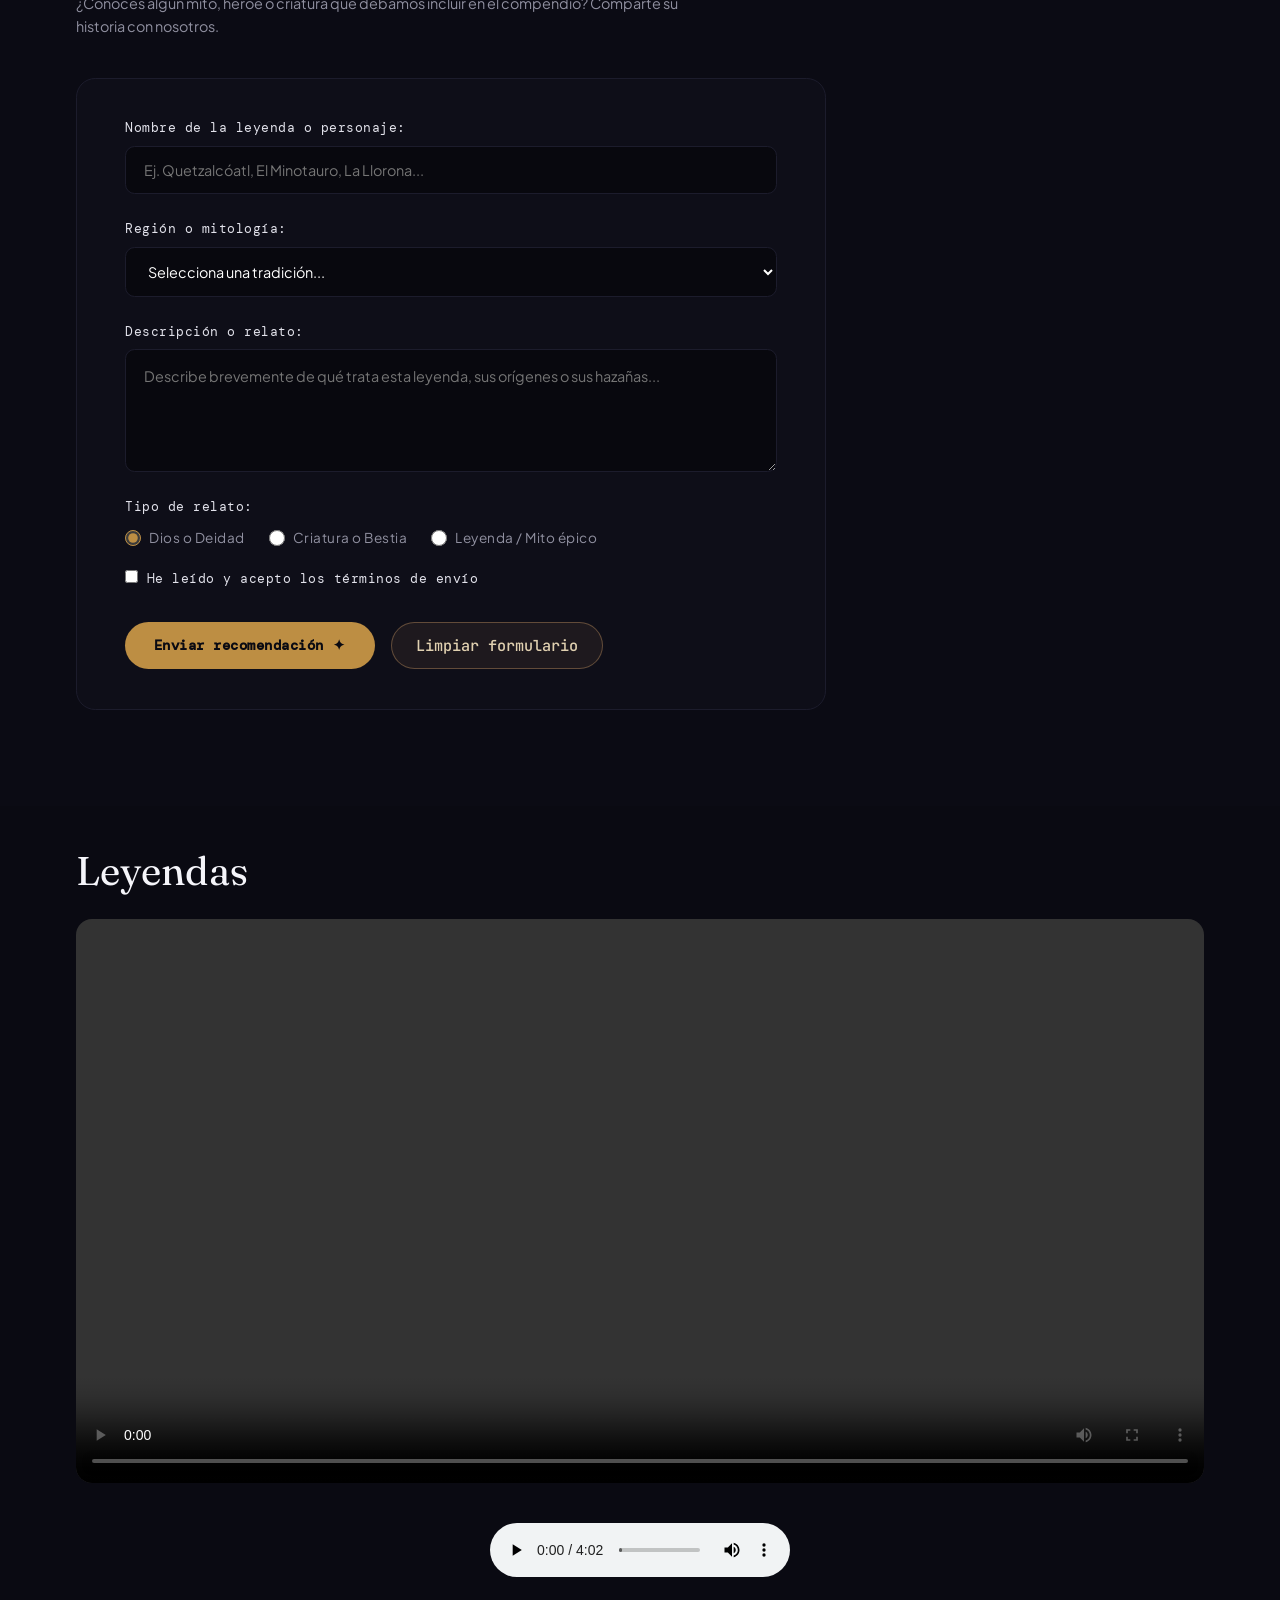
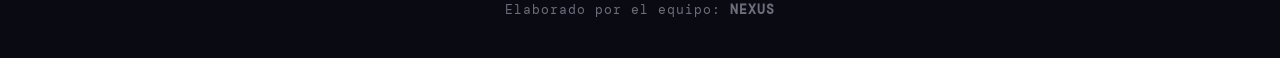
==== commit e9a5f2b9: "Meta" ====
--- a/index.html
+++ b/index.html
@@ -3,7 +3,7 @@
 <head>
     <meta charset="UTF-8">
     <meta name="viewport" content="width=device-width, initial-scale=1.0">
-    <meta name="author" content="NEXUS-Carlos Emanuel López Villanueva, Luz Karina Araujo Aguilar, Jair Mardoqueo Sanchez Villa">
+    <meta name="author" content="Carlos Emanuel López Villanueva, Luz Karina Araujo Aguilar, Jair Mardoqueo Sanchez Villa">
     <meta charset="UTF-8">
     <link type="image/png" sizes="16x16" rel="icon" href="IMG/icono.png">
     <link rel="stylesheet" href="./CSS/style.css">
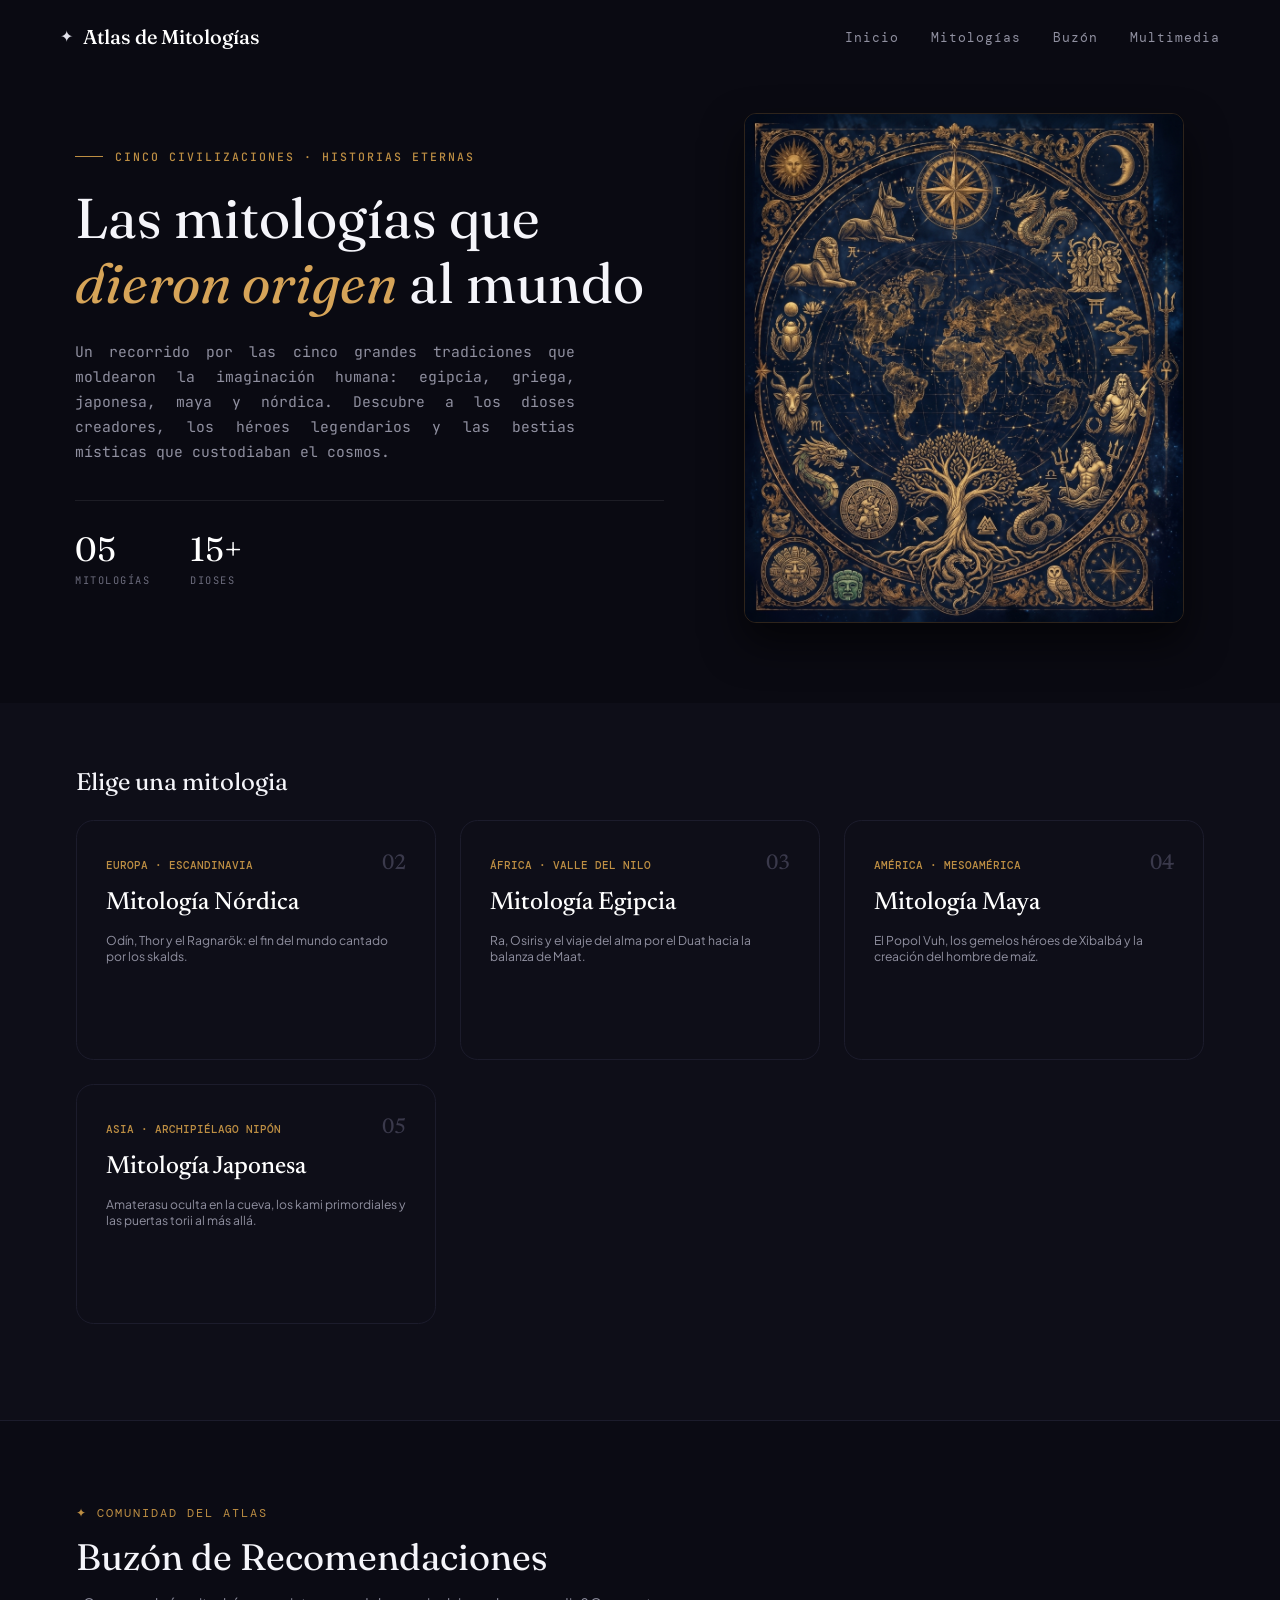
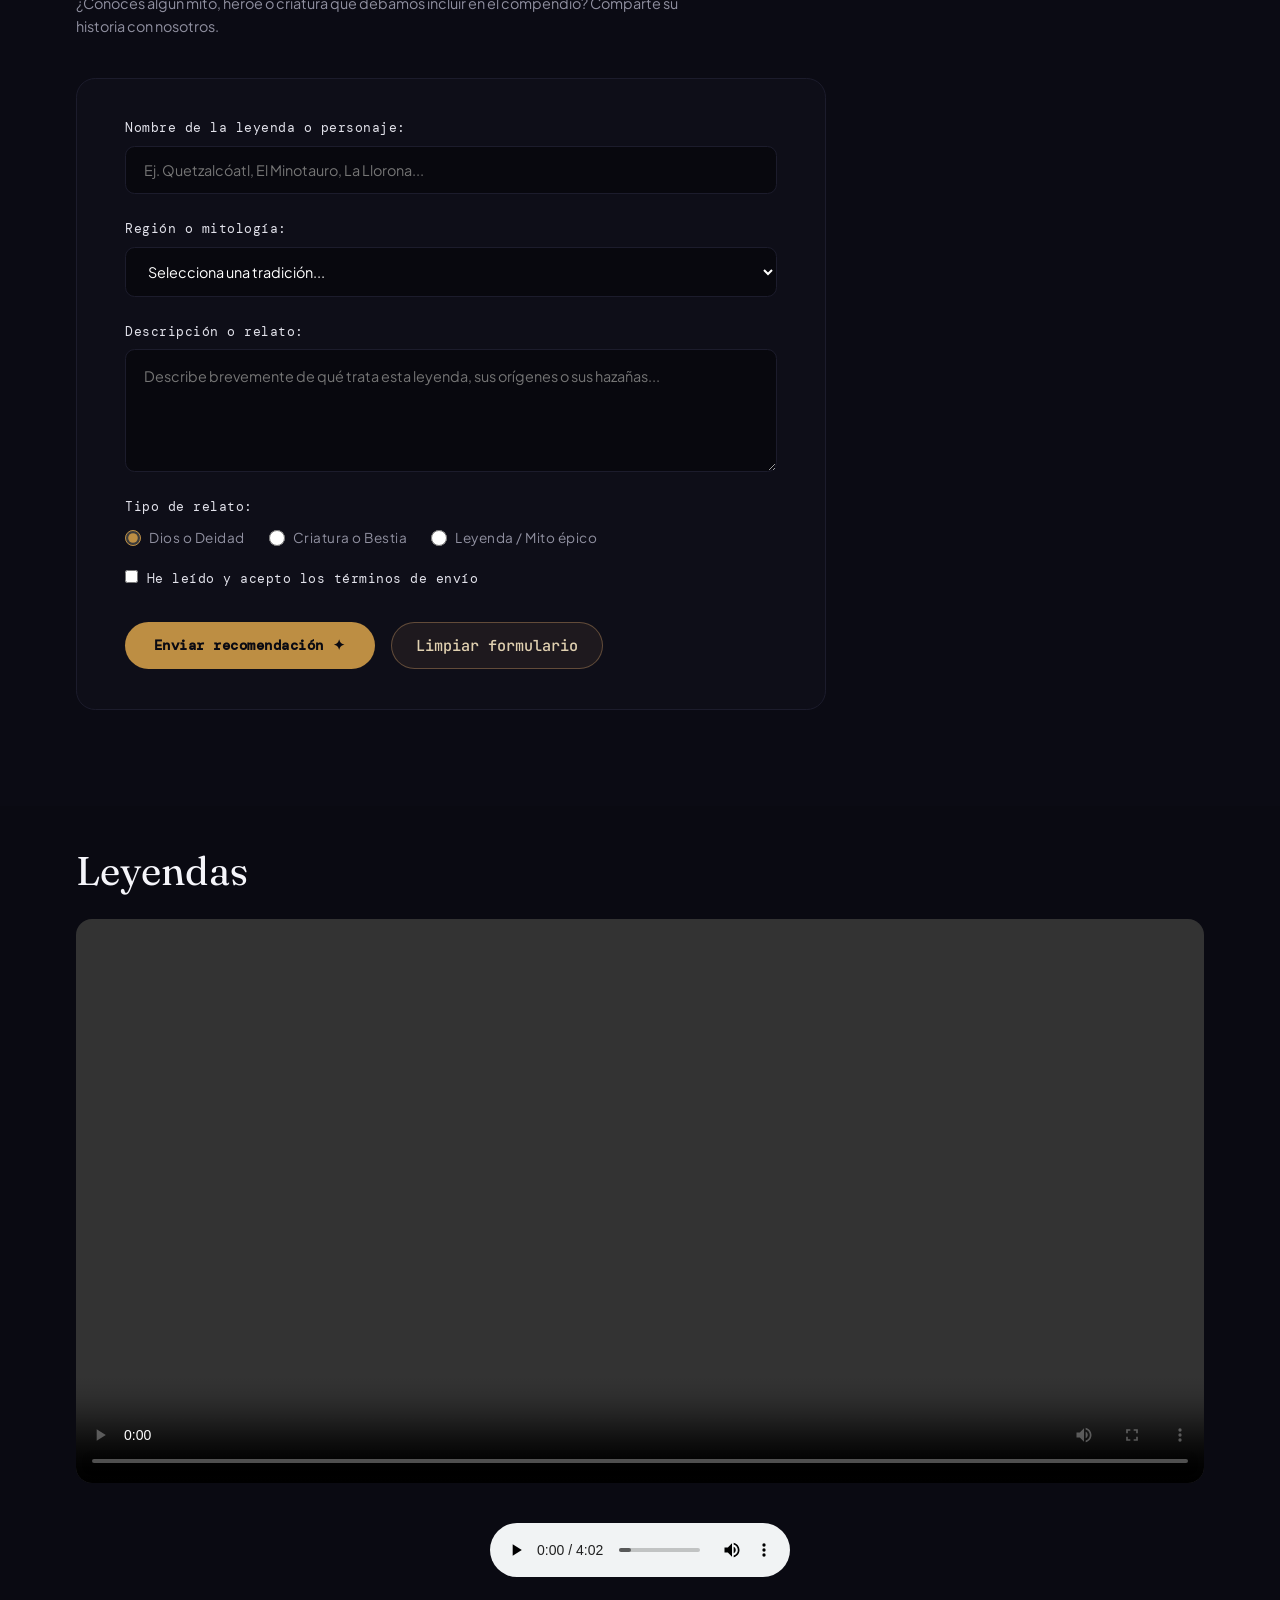
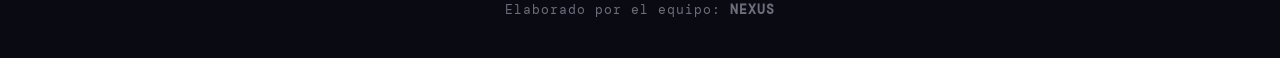
==== commit 3276dac8: "Meta" ====
--- a/index.html
+++ b/index.html
@@ -3,7 +3,7 @@
 <head>
     <meta charset="UTF-8">
     <meta name="viewport" content="width=device-width, initial-scale=1.0">
-    <meta name="author" content="Carlos Emanuel López Villanueva, Luz Karina Araujo Aguilar, Jair Mardoqueo Sanchez Villa">
+    <meta name="author" content="Carlos Emanuel López Villanueva, Luz Karina Araujo Aguilar, Jair Mardoqueo Sanchez Villa, Jovani Israel Perez Puente">
     <meta charset="UTF-8">
     <link type="image/png" sizes="16x16" rel="icon" href="IMG/icono.png">
     <link rel="stylesheet" href="./CSS/style.css">
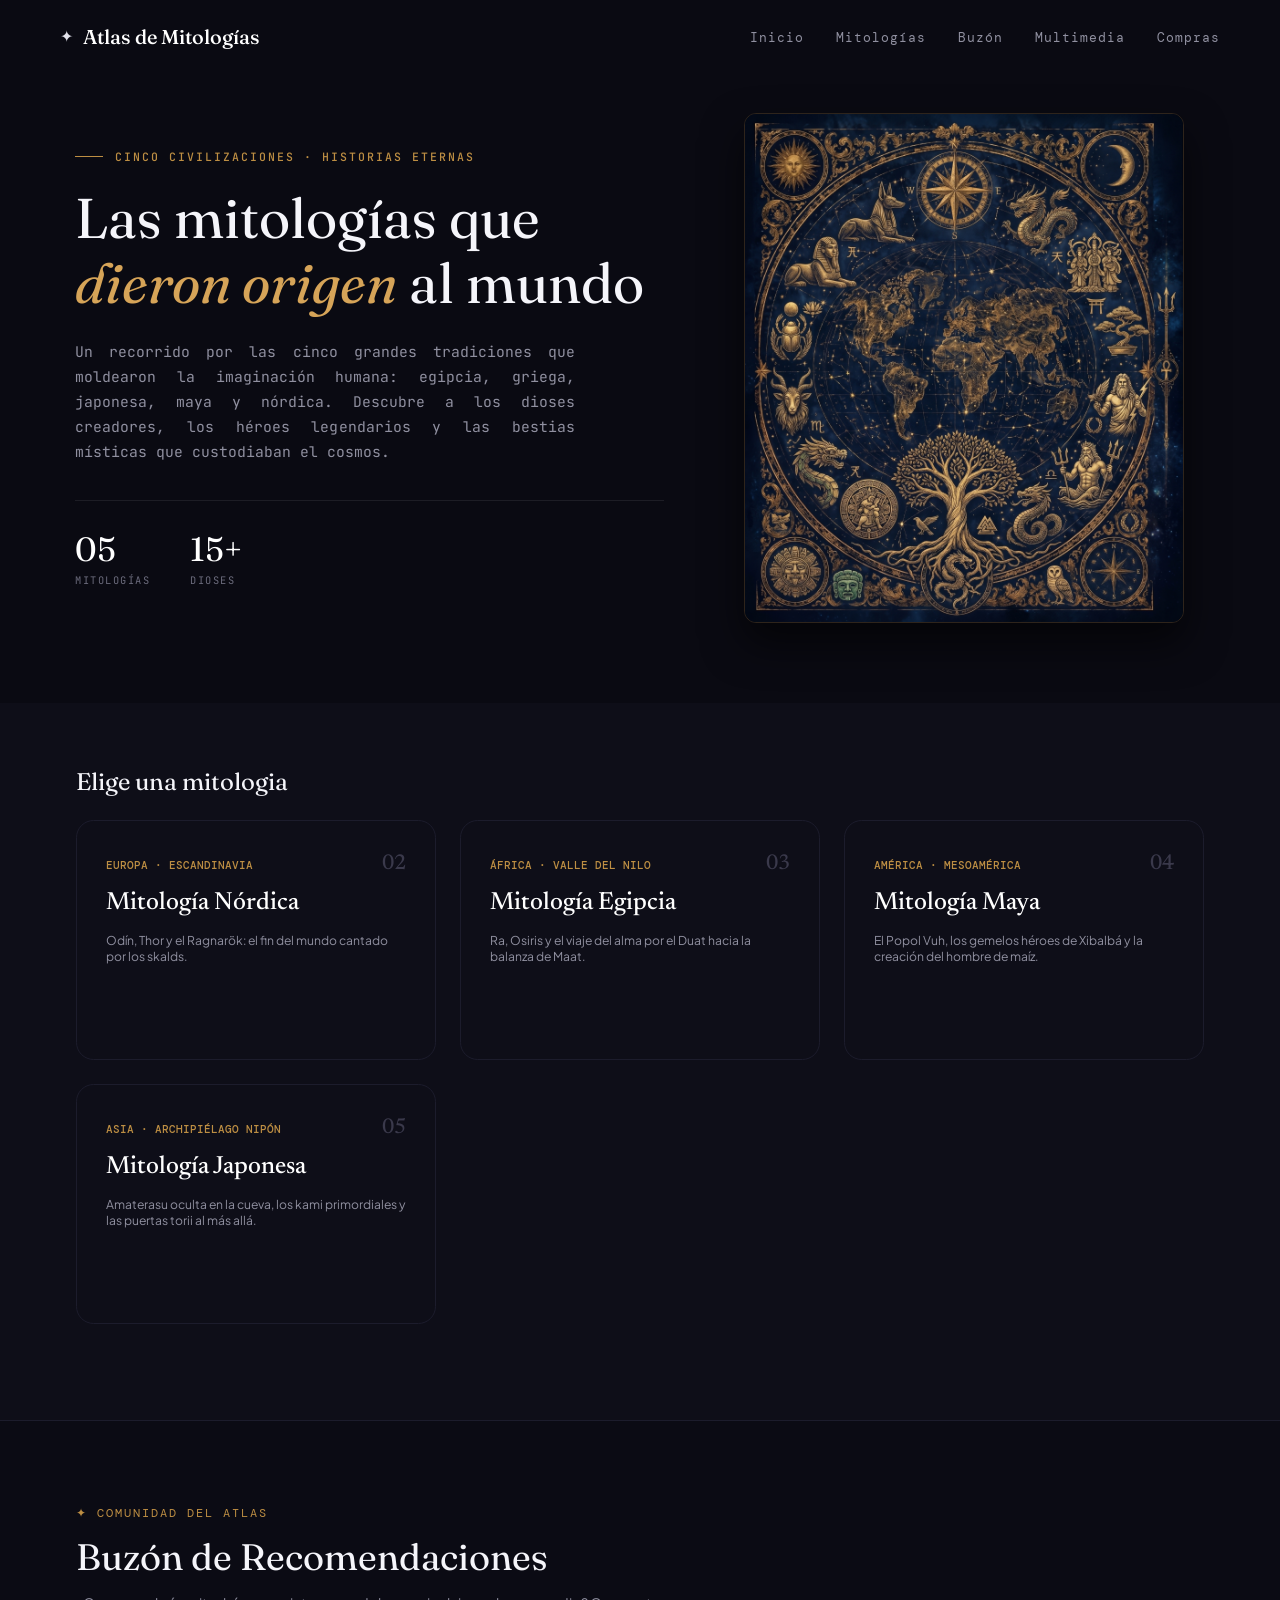
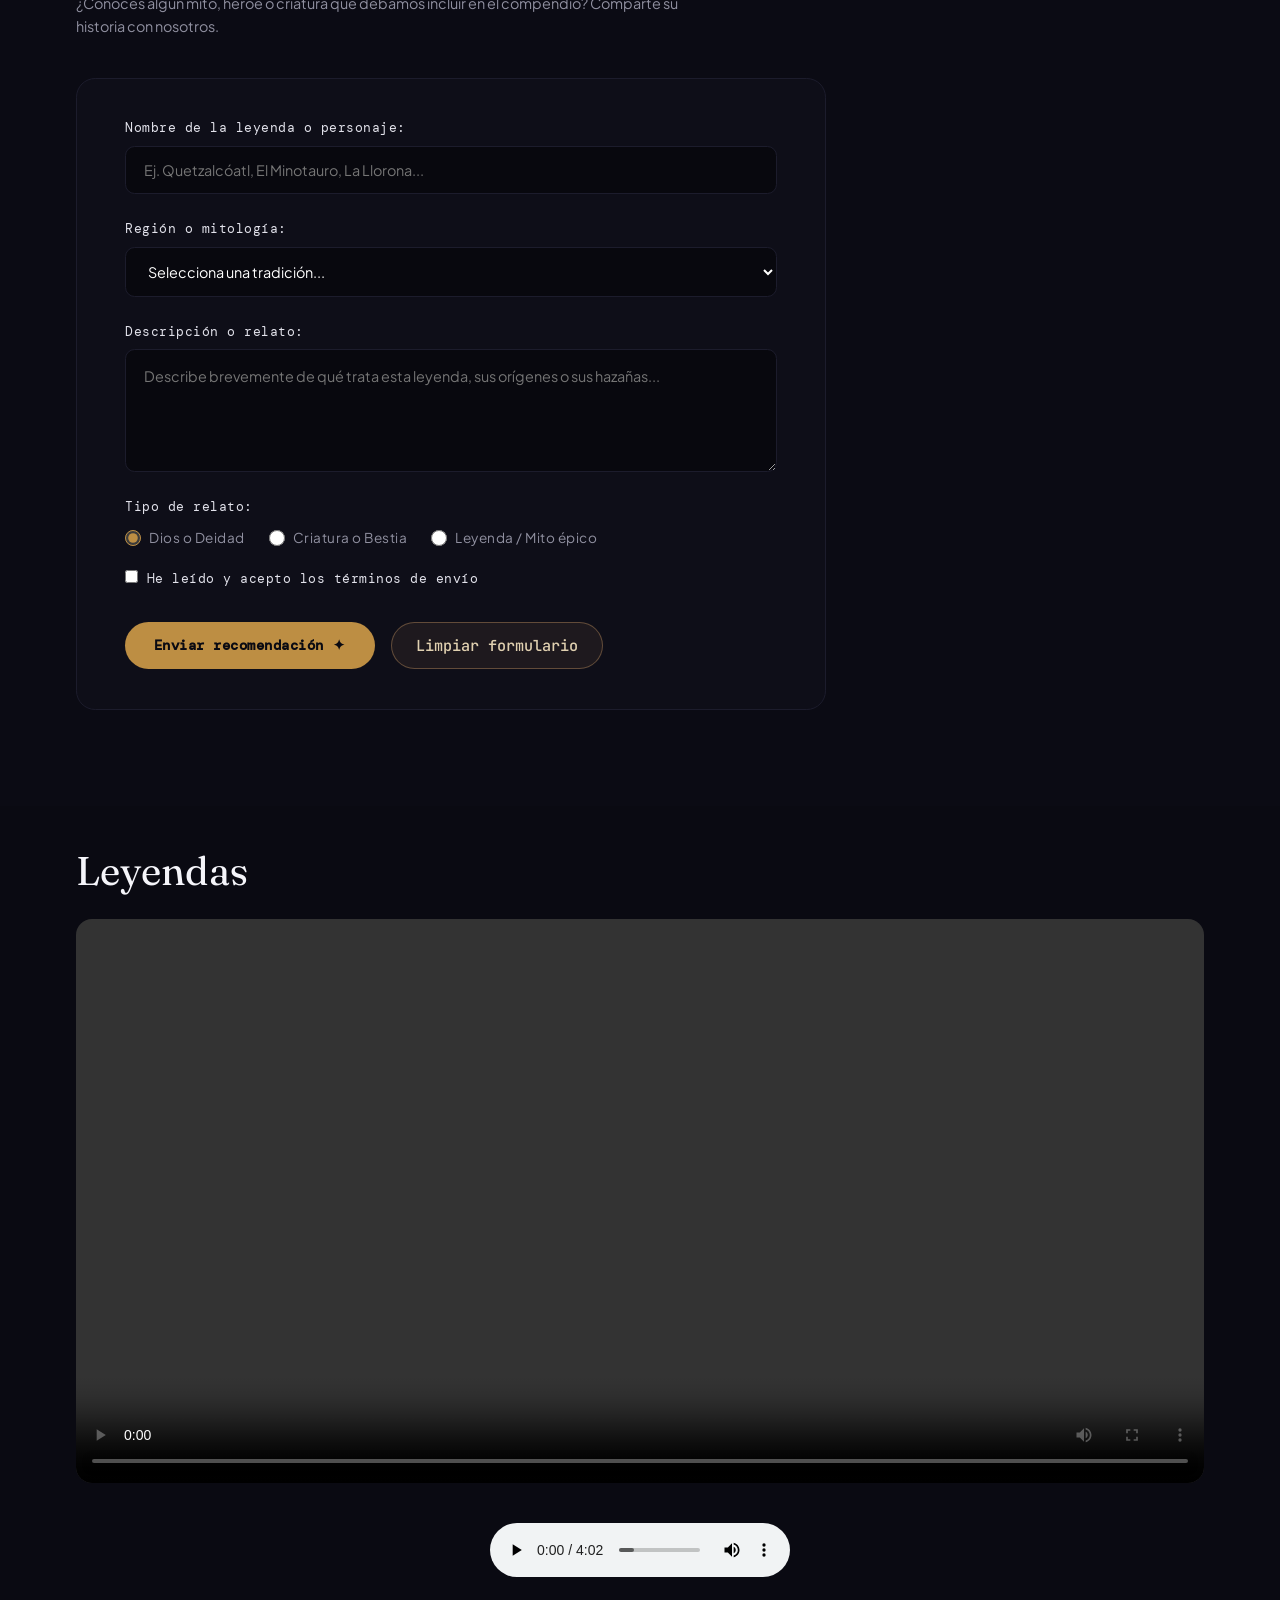
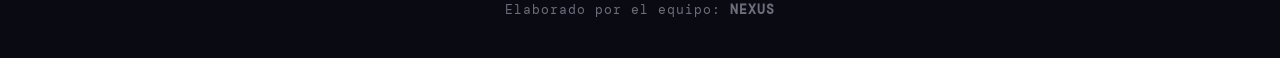
==== commit 3db59506: "Agregado modulo de carrito de compras" ====
--- a/index.html
+++ b/index.html
@@ -22,6 +22,7 @@
                     <li><a href="#mitologias" class="nav-link">Mitologías</a></li>
                     <li><a href="#recomendaciones" class="nav-link">Buzón</a></li>
                     <li><a href="#leyendas" class="nav-link">Multimedia</a></li>
+                    <li><a href="#compras" class="nav-link">Compras</a></li>
                 </ul>
             </nav>
         </div>
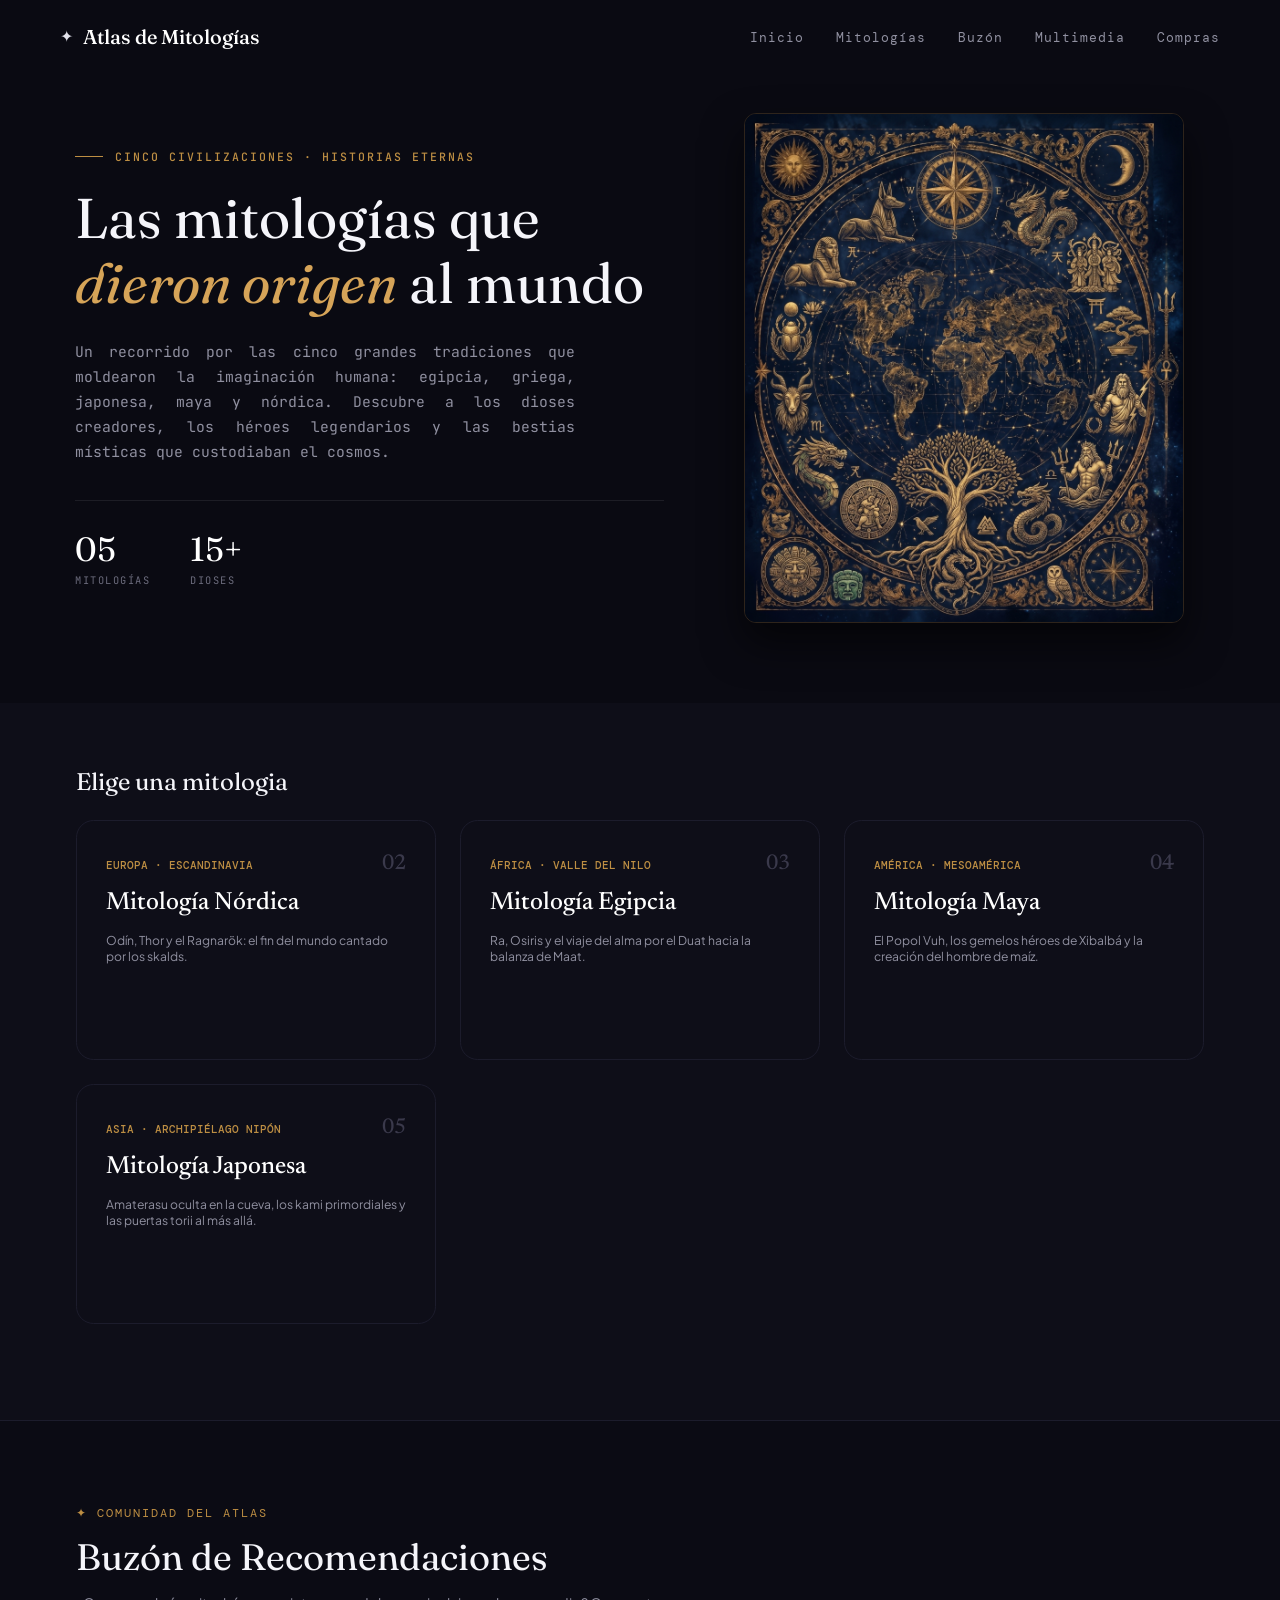
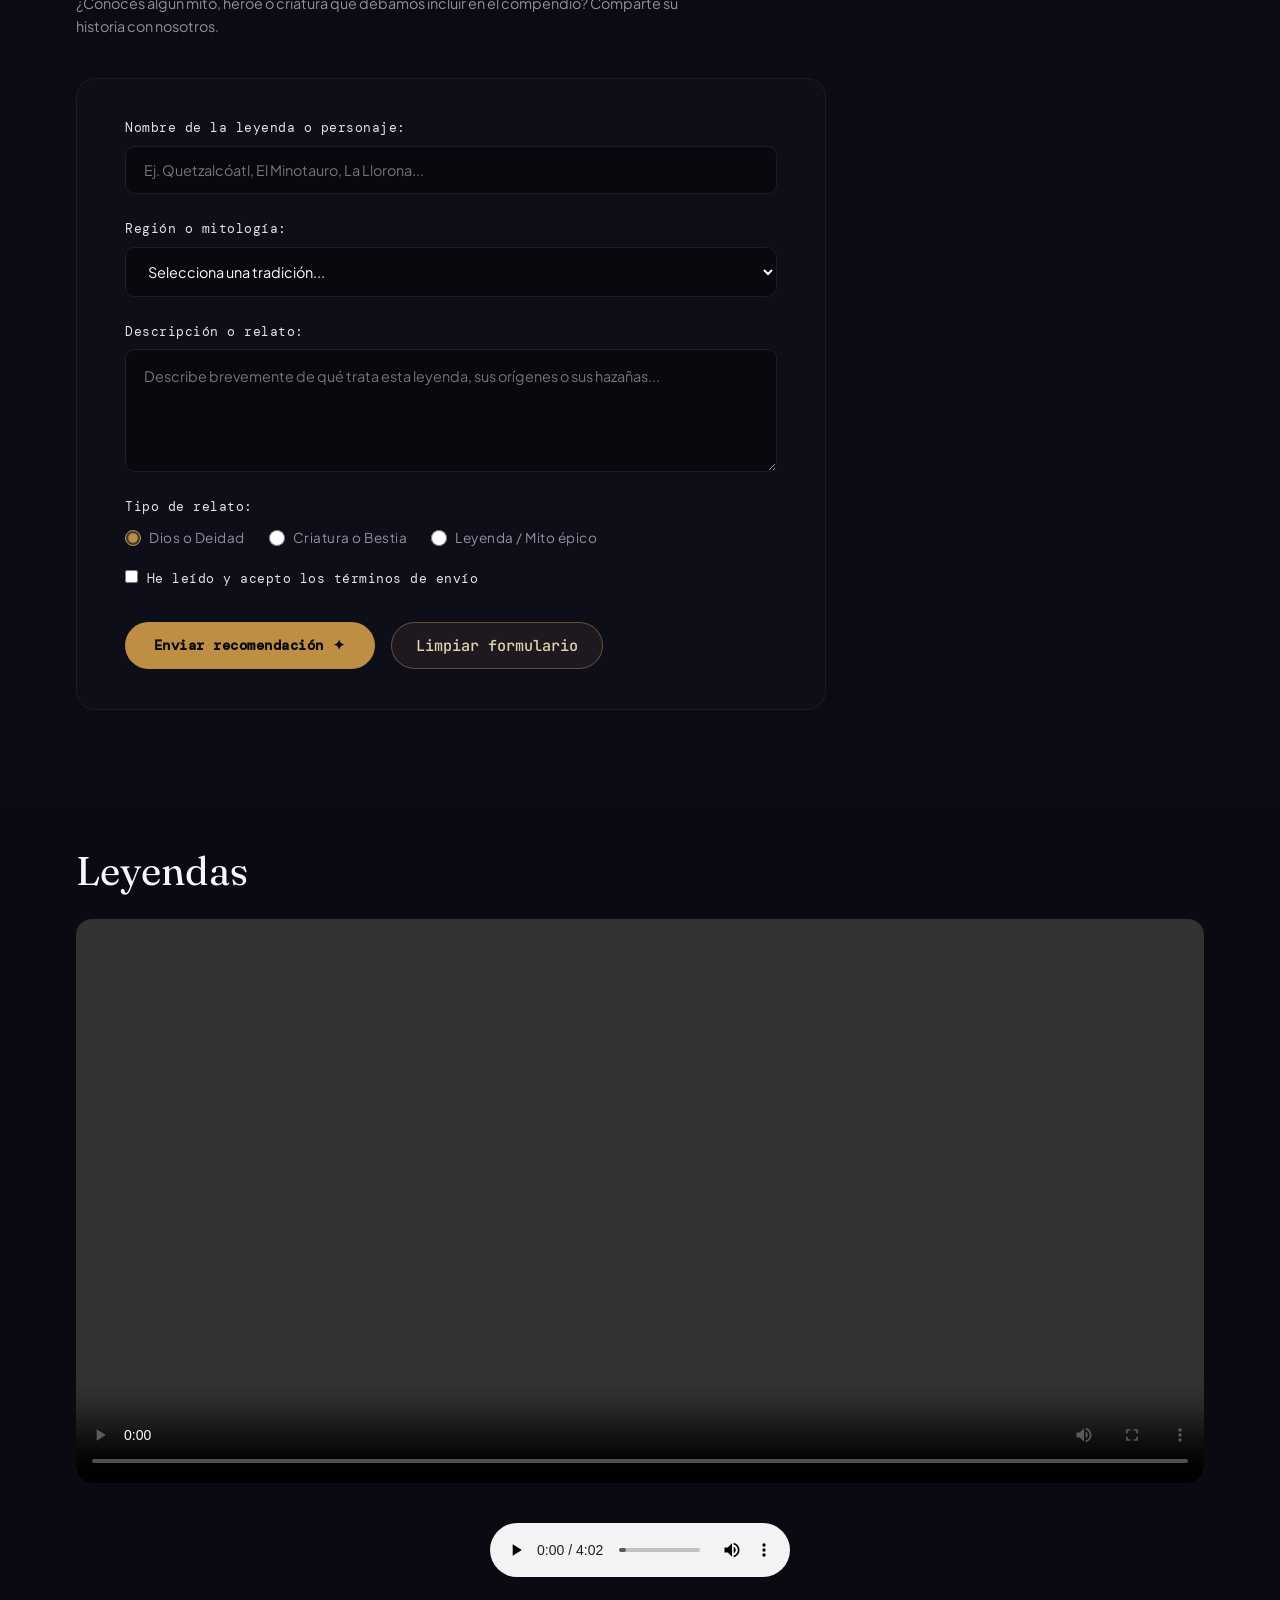
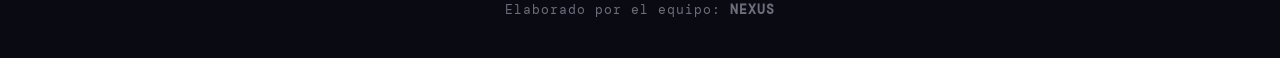
==== commit 376e6856: "Agregado modulo de carrito de compras" ====
--- a/index.html
+++ b/index.html
@@ -22,7 +22,7 @@
                     <li><a href="#mitologias" class="nav-link">Mitologías</a></li>
                     <li><a href="#recomendaciones" class="nav-link">Buzón</a></li>
                     <li><a href="#leyendas" class="nav-link">Multimedia</a></li>
-                    <li><a href="#compras" class="nav-link">Compras</a></li>
+                    <li><a href="HTML/catalogo.html" class="nav-link">Compras</a></li>
                 </ul>
             </nav>
         </div>
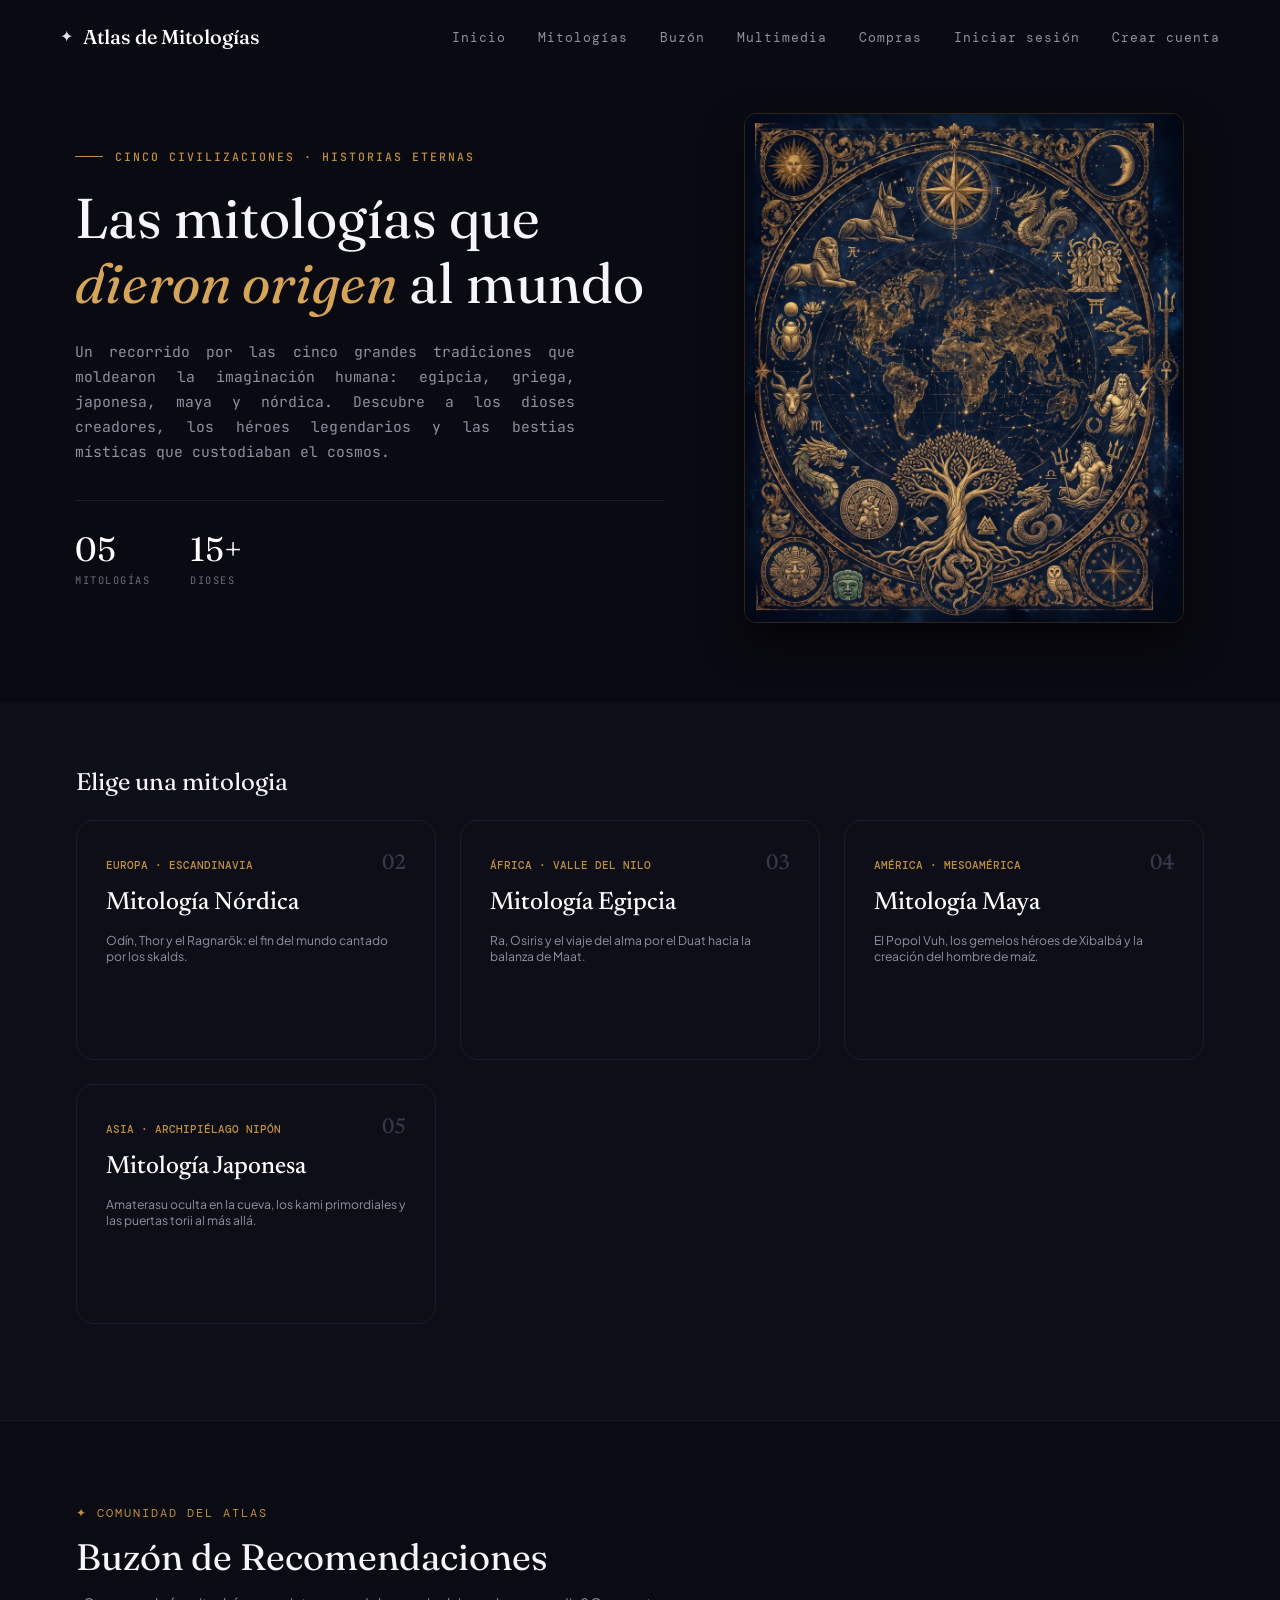
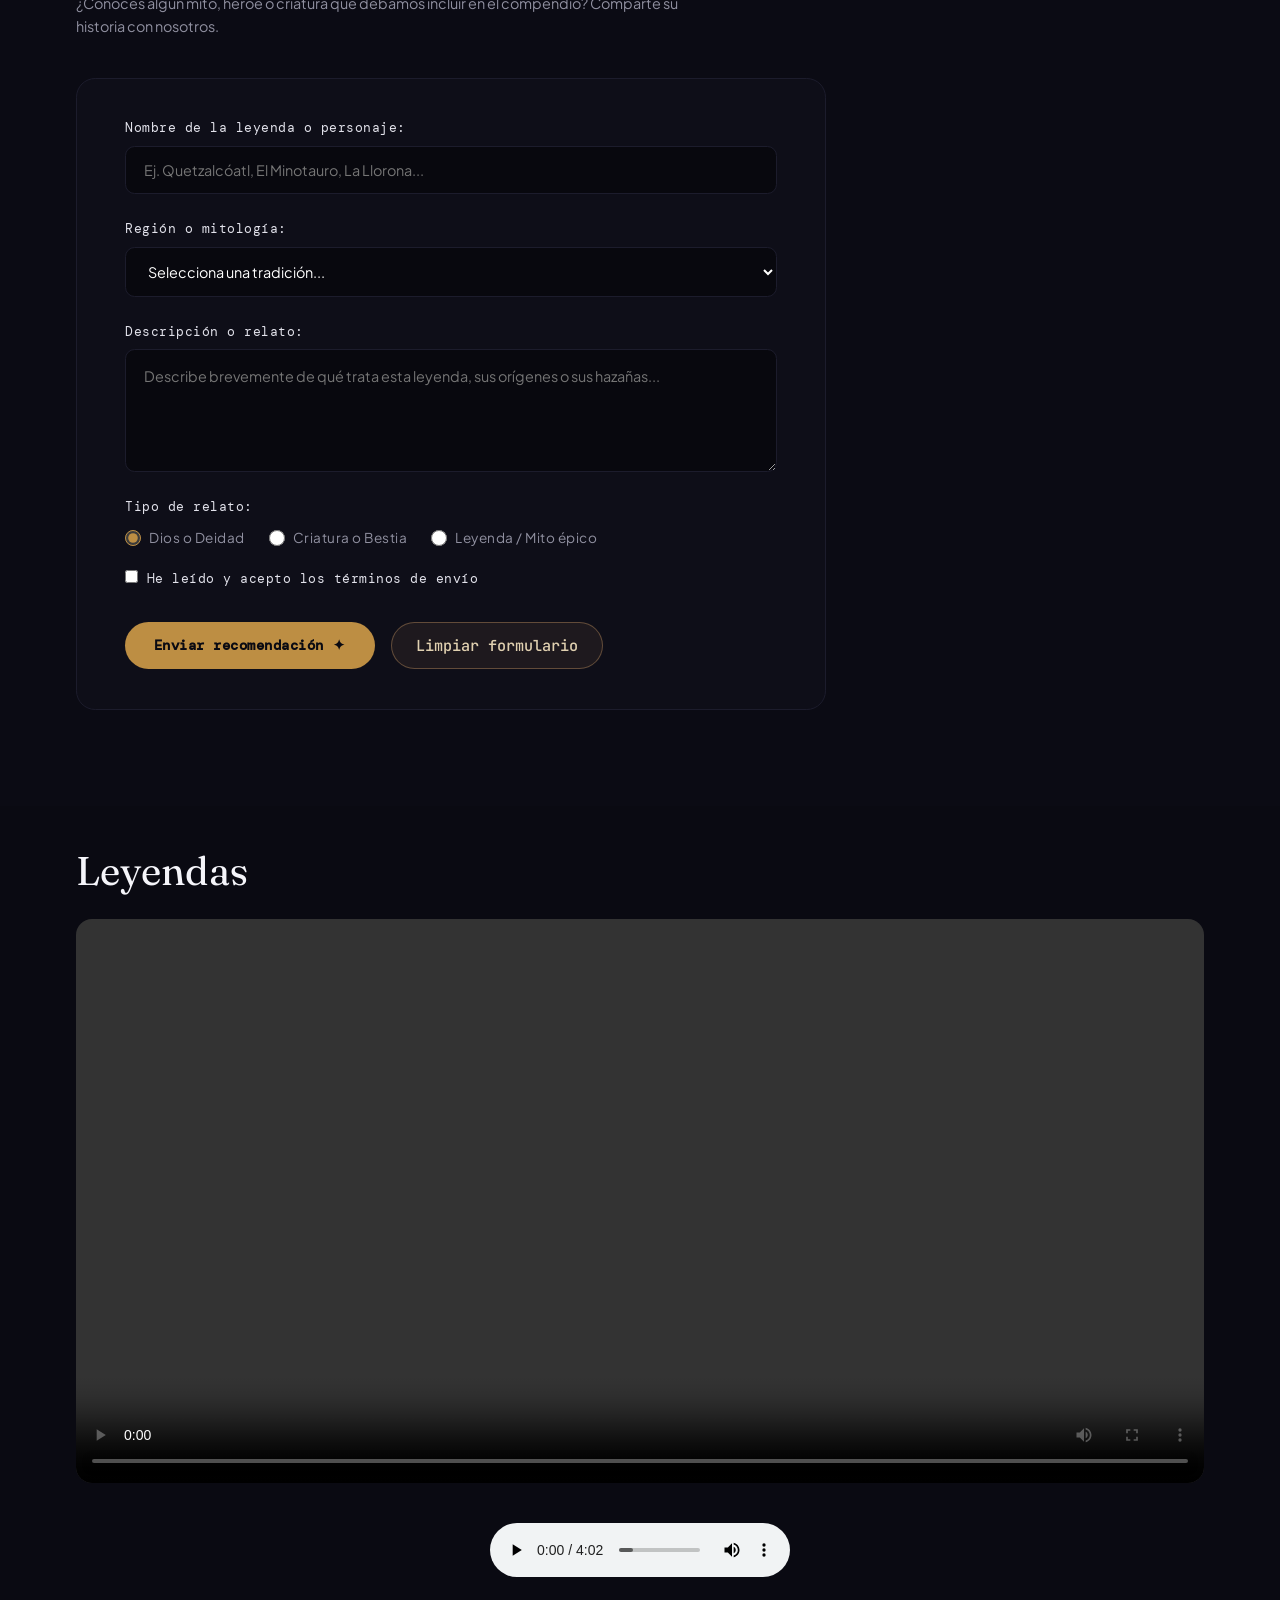
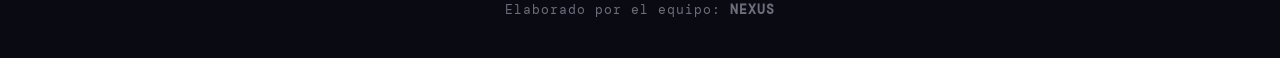
==== commit 9c789353: "Avance de mi mitologia" ====
--- a/index.html
+++ b/index.html
@@ -23,6 +23,8 @@
                     <li><a href="#recomendaciones" class="nav-link">Buzón</a></li>
                     <li><a href="#leyendas" class="nav-link">Multimedia</a></li>
                     <li><a href="HTML/catalogo.html" class="nav-link">Compras</a></li>
+                    <li><a href="HTML/login.html" class="nav-link">Iniciar sesión</a></li>
+                    <li><a href="HTML/registro.html" class="nav-link">Crear cuenta</a></li>
                 </ul>
             </nav>
         </div>
--- a/CSS/style.css
+++ b/CSS/style.css
@@ -726,5 +726,76 @@
     transform: scale(1.03);
     box-shadow: 0 10px 30px rgba(212, 175, 55, 0.15);
 }
-
-
+.total1{
+    font-family: 'Fraunces', serif;
+    color: #F5F5FA;
+    font-size: 1.3rem;
+    font-weight: 400;   
+}
+
+.form-mitologia .tabla-secundario {
+    margin-top: 0.5rem;
+    border-radius: 0.6rem;
+    overflow: hidden;
+    background-color: #08080E;
+}
+
+.form-mitologia .tabla-secundario td, 
+.form-mitologia .tabla-secundario th {
+    padding: 1rem 1.2rem;
+    font-size: 0.85rem;
+}
+
+.form-mitologia .tabla-secundario .td-nombre {
+    font-size: 1rem;
+    white-space: normal; /* Permite que los nombres largos se ajusten bien */
+}
+
+
+.img-preview-articulo {
+    width: 100px;
+    height: 150px;
+    object-fit: cover;
+    border-radius: 8px;
+    border: 1px solid rgba(189, 142, 67, 0.4);
+    background-color: #0E0E18;             
+}
+
+.contenedor-cantidad {
+    margin-top: 1.2rem;
+    display: flex;
+    align-items: center;
+    gap: 1rem;
+}
+
+.contenedor-cantidad label {
+    margin: 0;
+}
+
+.input-cantidad {
+    width: 80px;
+    padding: 0.5rem;
+    background-color: #0E0E18;
+    border: 1px solid #1C1C2C;
+    color: #FFFFFF;
+    border-radius: 6px;
+    text-align: center;
+    font-family: 'JetBrains Mono', monospace;
+}
+
+
+.boton-compra {
+    background-color: #BD8E43;
+    color: #0A0A12;
+    padding: 12px 20px;
+    border: none;
+    border-radius: 6px;
+    font-size: 16px;
+    font-weight: bold;
+    cursor: pointer;
+    transition: background-color 0.3s;
+}
+
+.boton-compra:hover {
+    background-color: #D8AC63;
+}
